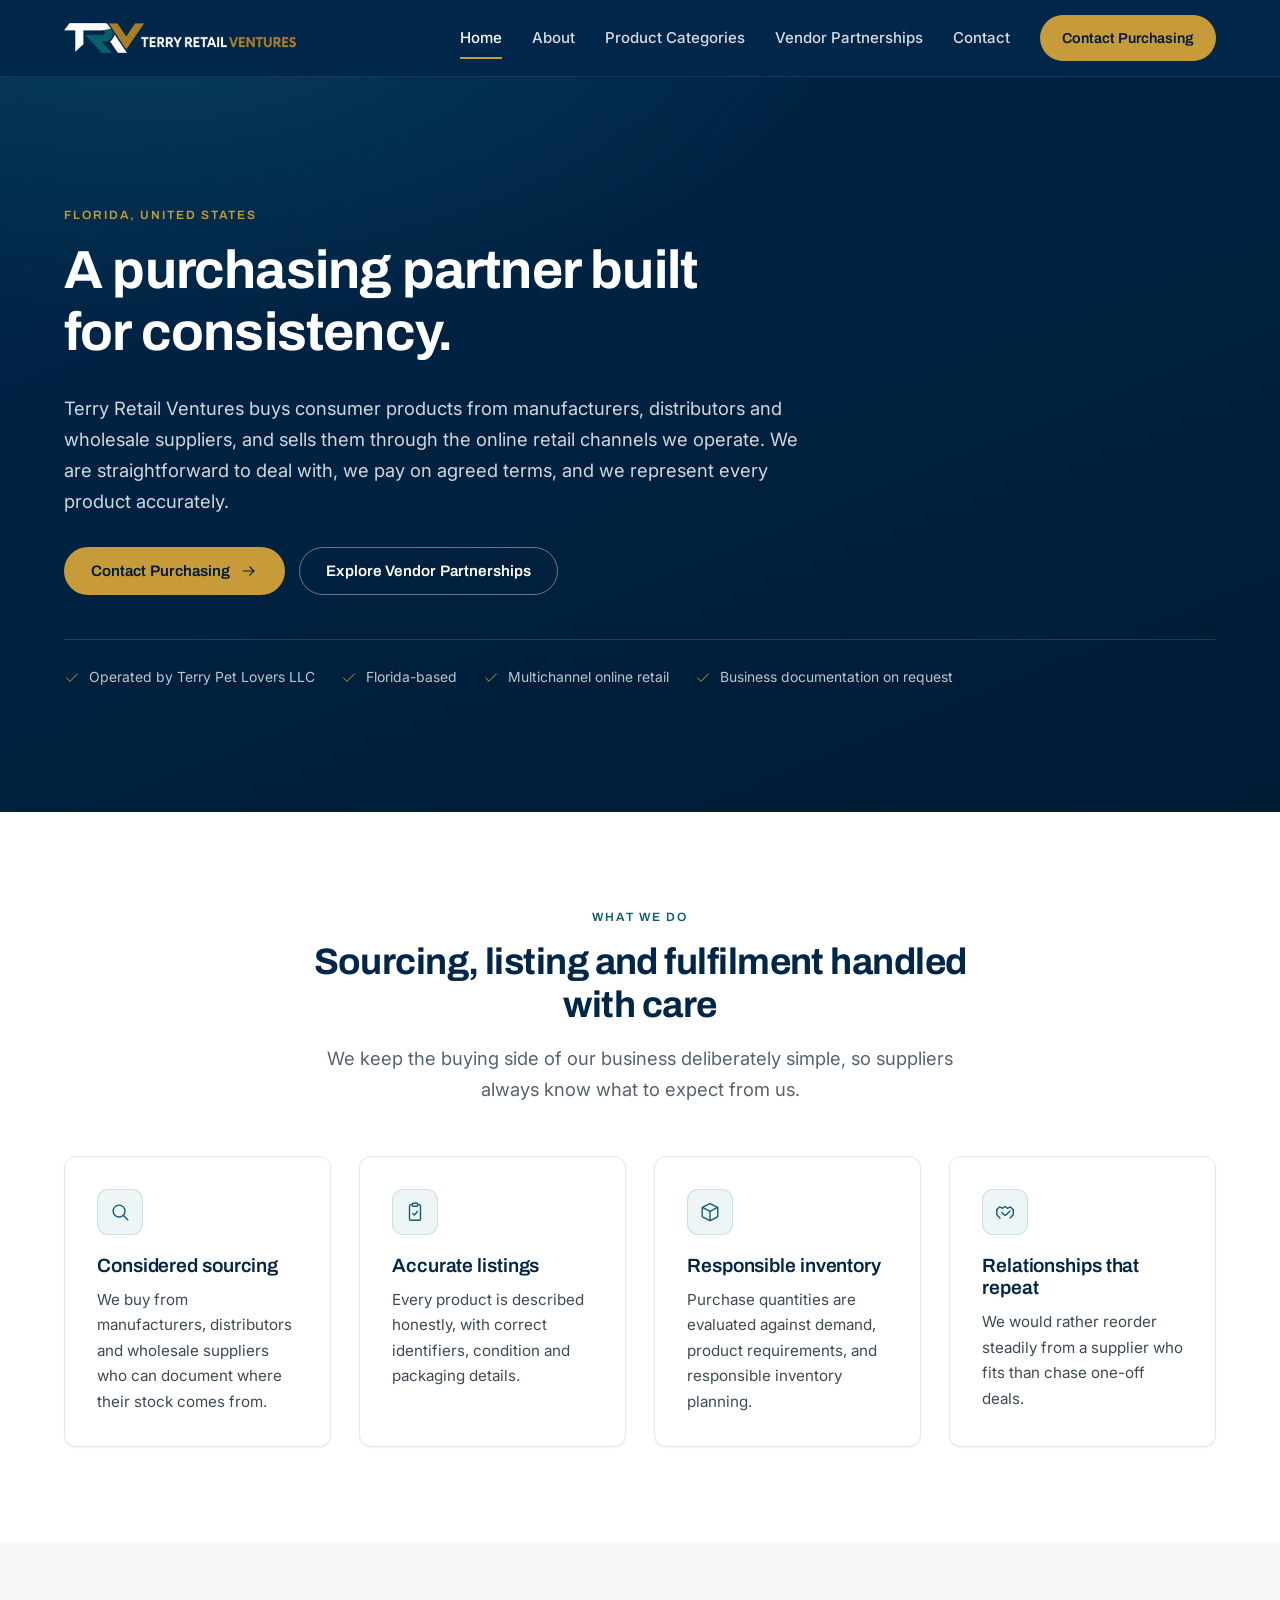
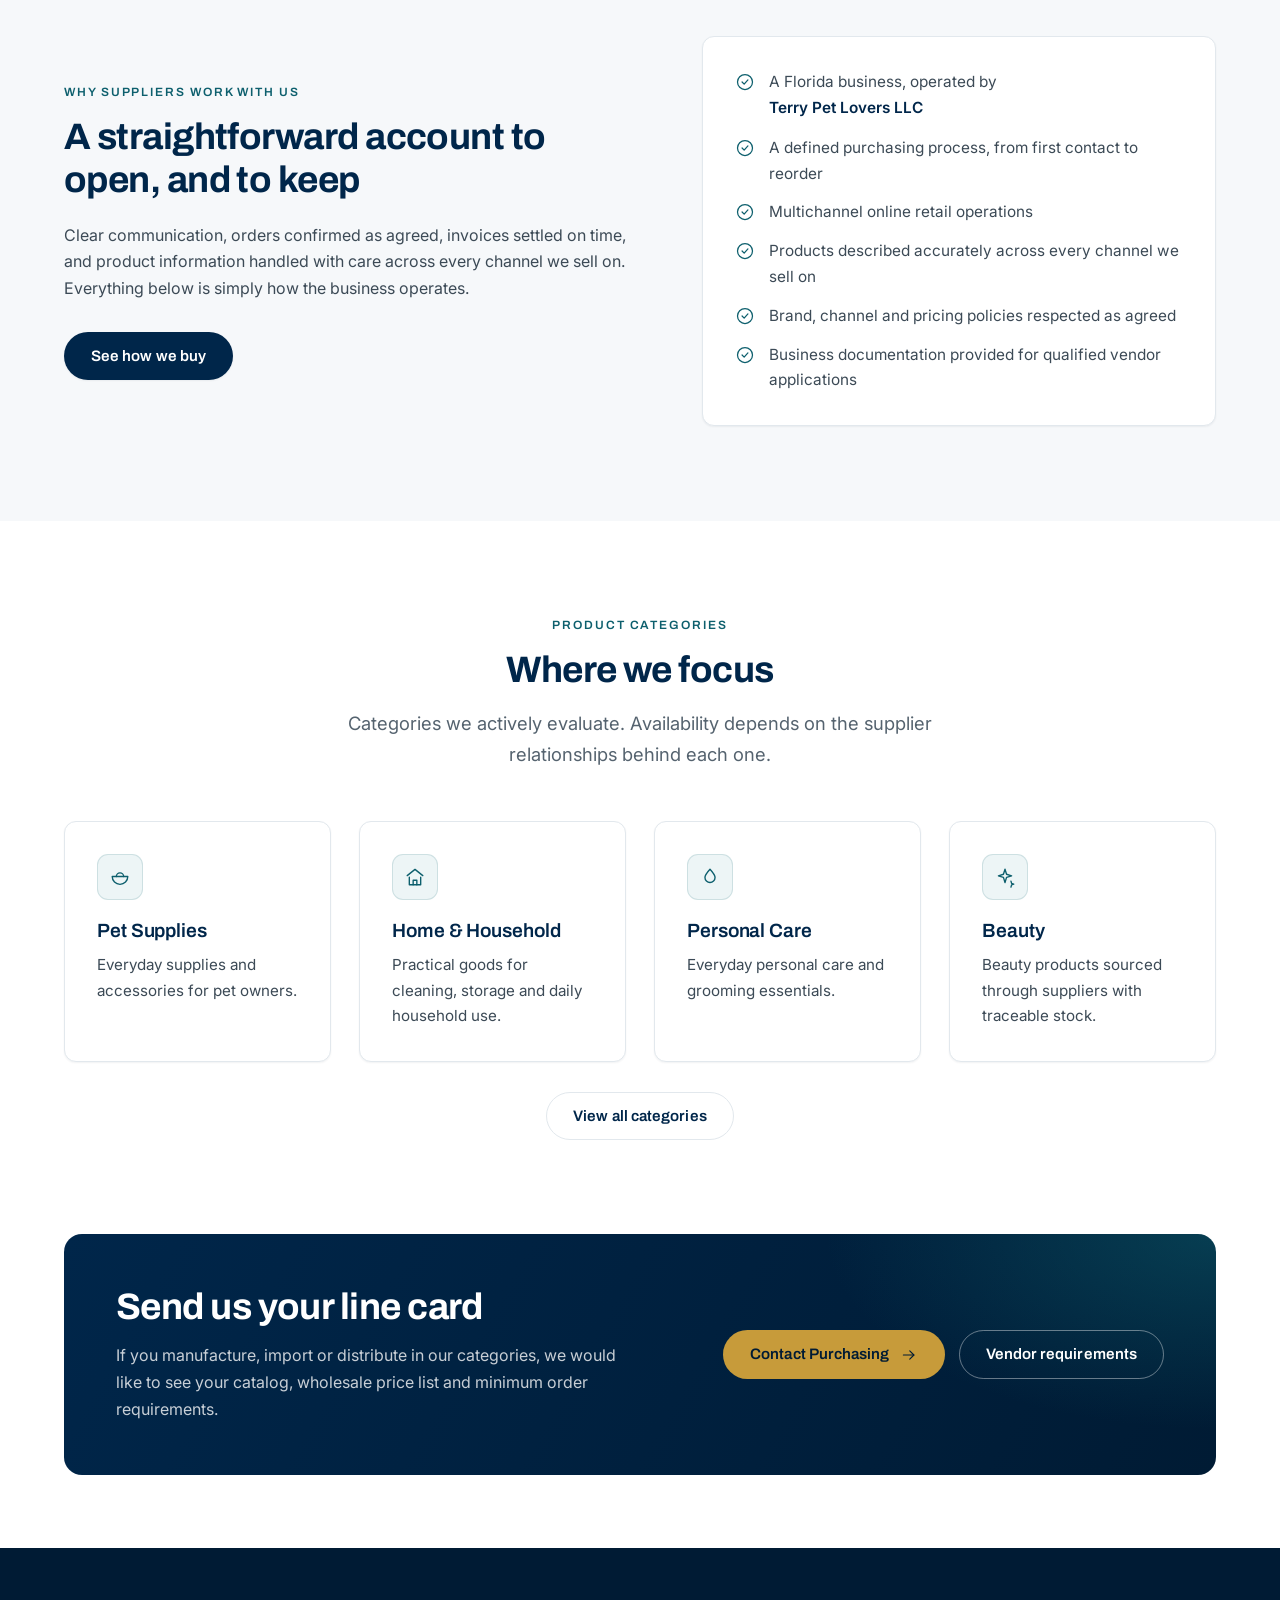
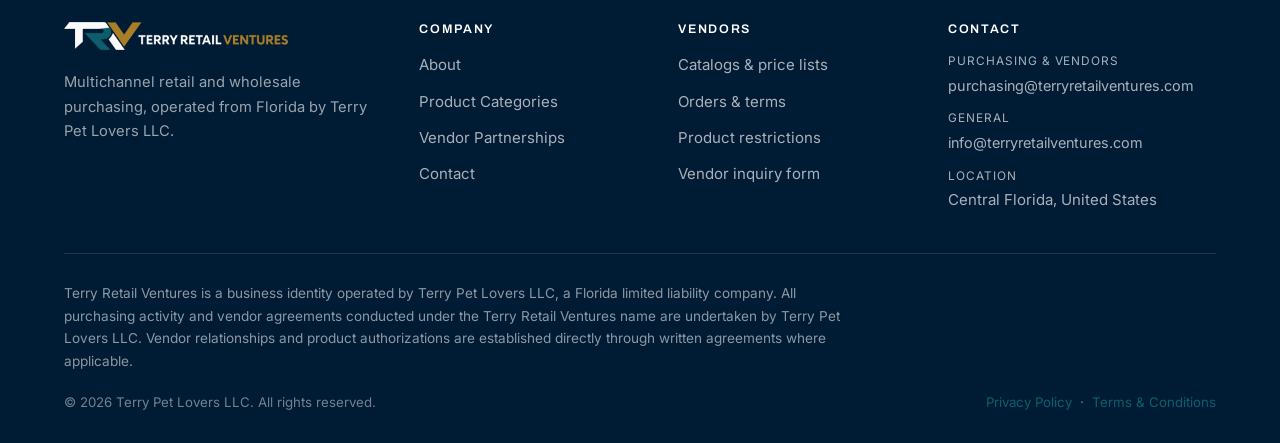
==== terry-retail-ventures-website_1/index.html @ 31ed9b17 "Add files via upload" ====
<!DOCTYPE html>
<html lang="en">
<head>
<meta charset="UTF-8">
<meta name="viewport" content="width=device-width, initial-scale=1">
<title>Terry Retail Ventures | Multichannel Retail &amp; Wholesale Purchasing</title>
<meta name="description" content="Terry Retail Ventures, operated by Terry Pet Lovers LLC, buys consumer products from manufacturers, distributors and wholesale suppliers in Florida.">
<link rel="canonical" href="https://www.terryretailventures.com/">
<meta name="theme-color" content="#00264a">

<link rel="icon" href="assets/images/favicon.ico" sizes="any">
<link rel="icon" type="image/png" sizes="32x32" href="assets/images/favicon-32.png">
<link rel="icon" type="image/png" sizes="192x192" href="assets/images/favicon-192.png">
<link rel="apple-touch-icon" href="assets/images/favicon-180.png">

<meta property="og:type" content="website">
<meta property="og:site_name" content="Terry Retail Ventures">
<meta property="og:locale" content="en_US">
<meta property="og:title" content="Terry Retail Ventures | Multichannel Retail &amp; Wholesale Purchasing">
<meta property="og:description" content="Terry Retail Ventures, operated by Terry Pet Lovers LLC, buys consumer products from manufacturers, distributors and wholesale suppliers in Florida.">
<meta property="og:url" content="https://www.terryretailventures.com/">
<meta property="og:image" content="https://www.terryretailventures.com/assets/images/og-image.jpg">
<meta property="og:image:width" content="1200">
<meta property="og:image:height" content="630">
<meta property="og:image:alt" content="Terry Retail Ventures - multichannel retail and wholesale purchasing">
<meta name="twitter:card" content="summary_large_image">
<meta name="twitter:title" content="Terry Retail Ventures | Multichannel Retail &amp; Wholesale Purchasing">
<meta name="twitter:description" content="Terry Retail Ventures, operated by Terry Pet Lovers LLC, buys consumer products from manufacturers, distributors and wholesale suppliers in Florida.">
<meta name="twitter:image" content="https://www.terryretailventures.com/assets/images/og-image.jpg">

<link rel="preconnect" href="https://fonts.googleapis.com">
<link rel="preconnect" href="https://fonts.gstatic.com" crossorigin>
<link rel="preload" as="image" href="assets/images/logo-trv-reversed.png">
<link href="https://fonts.googleapis.com/css2?family=Archivo:wght@600;700&family=Inter:wght@400;500;600&display=swap" rel="stylesheet">
<link rel="stylesheet" href="assets/css/style.css">
</head>
<body>
<a class="skip-link" href="#main">Skip to main content</a>

<header class="site-header">
  <div class="container nav-bar">
    <a class="brand" href="index.html" aria-label="Terry Retail Ventures - home">
      <img src="assets/images/logo-trv-reversed.png" width="700" height="254"
           alt="Terry Retail Ventures" fetchpriority="high">
    </a>
    <button class="nav-toggle" type="button" aria-label="Open navigation menu"
            aria-expanded="false" aria-controls="primary-nav"><span></span></button>
    <nav aria-label="Primary">
      <ul class="nav" id="primary-nav">
        <li><a href="index.html">Home</a></li>
        <li><a href="about.html">About</a></li>
        <li><a href="categories.html">Product Categories</a></li>
        <li><a href="vendor-partnerships.html">Vendor Partnerships</a></li>
        <li><a href="contact.html">Contact</a></li>
        <li><a class="nav-cta" href="contact.html">Contact Purchasing</a></li>
      </ul>
    </nav>
  </div>
</header>

<main id="main">

  <section class="hero">
    <div class="container">
      <span class="eyebrow">Florida, United States</span>
      <h1>A purchasing partner built for consistency.</h1>
      <p class="lead">Terry Retail Ventures buys consumer products from manufacturers,
         distributors and wholesale suppliers, and sells them through the online
         retail channels we operate. We are straightforward to deal with, we pay
         on agreed terms, and we represent every product accurately.</p>
      <div class="btn-row">
        <a class="btn btn--primary" href="contact.html">Contact Purchasing <svg xmlns="http://www.w3.org/2000/svg" viewBox="0 0 24 24" fill="none" stroke="currentColor" stroke-width="1.5" stroke-linecap="round" stroke-linejoin="round" aria-hidden="true" focusable="false"><path d="M4.5 12h14"/><path d="m13 6.5 5.5 5.5-5.5 5.5"/></svg></a>
        <a class="btn btn--ghost" href="vendor-partnerships.html">Explore Vendor Partnerships</a>
      </div>
      <ul class="hero-facts">
        <li><svg xmlns="http://www.w3.org/2000/svg" viewBox="0 0 24 24" fill="none" stroke="currentColor" stroke-width="1.5" stroke-linecap="round" stroke-linejoin="round" aria-hidden="true" focusable="false"><path d="M20 6 9 17l-5-5"/></svg> Operated by Terry Pet Lovers LLC</li>
        <li><svg xmlns="http://www.w3.org/2000/svg" viewBox="0 0 24 24" fill="none" stroke="currentColor" stroke-width="1.5" stroke-linecap="round" stroke-linejoin="round" aria-hidden="true" focusable="false"><path d="M20 6 9 17l-5-5"/></svg> Florida-based</li>
        <li><svg xmlns="http://www.w3.org/2000/svg" viewBox="0 0 24 24" fill="none" stroke="currentColor" stroke-width="1.5" stroke-linecap="round" stroke-linejoin="round" aria-hidden="true" focusable="false"><path d="M20 6 9 17l-5-5"/></svg> Multichannel online retail</li>
        <li><svg xmlns="http://www.w3.org/2000/svg" viewBox="0 0 24 24" fill="none" stroke="currentColor" stroke-width="1.5" stroke-linecap="round" stroke-linejoin="round" aria-hidden="true" focusable="false"><path d="M20 6 9 17l-5-5"/></svg> Business documentation on request</li>
      </ul>
    </div>
  </section>

  <section class="section">
    <div class="container">
      <div class="section-head section-head--center reveal">
        <span class="eyebrow">What we do</span>
        <h2>Sourcing, listing and fulfilment handled with care</h2>
        <p class="lead">We keep the buying side of our business deliberately simple, so
           suppliers always know what to expect from us.</p>
      </div>
      <div class="grid grid-4 reveal">
        <article class="card card--hover">
          <span class="icon-badge"><svg xmlns="http://www.w3.org/2000/svg" viewBox="0 0 24 24" fill="none" stroke="currentColor" stroke-width="1.5" stroke-linecap="round" stroke-linejoin="round" aria-hidden="true" focusable="false"><circle cx="11" cy="11" r="6.5"/><path d="m16 16 4.5 4.5"/></svg></span>
          <h3>Considered sourcing</h3>
          <p>We buy from manufacturers, distributors and wholesale suppliers who can document where their stock comes from.</p>
        </article>
        <article class="card card--hover">
          <span class="icon-badge"><svg xmlns="http://www.w3.org/2000/svg" viewBox="0 0 24 24" fill="none" stroke="currentColor" stroke-width="1.5" stroke-linecap="round" stroke-linejoin="round" aria-hidden="true" focusable="false"><path d="M9 4H7.5A1.5 1.5 0 0 0 6 5.5v14A1.5 1.5 0 0 0 7.5 21h9a1.5 1.5 0 0 0 1.5-1.5v-14A1.5 1.5 0 0 0 16.5 4H15"/><rect x="9" y="2.5" width="6" height="3.2" rx="1"/><path d="m9.5 13.5 1.8 1.8 3.4-3.8"/></svg></span>
          <h3>Accurate listings</h3>
          <p>Every product is described honestly, with correct identifiers, condition and packaging details.</p>
        </article>
        <article class="card card--hover">
          <span class="icon-badge"><svg xmlns="http://www.w3.org/2000/svg" viewBox="0 0 24 24" fill="none" stroke="currentColor" stroke-width="1.5" stroke-linecap="round" stroke-linejoin="round" aria-hidden="true" focusable="false"><path d="M20.5 7.6v8.8a1.4 1.4 0 0 1-.75 1.24l-7 3.6a1.6 1.6 0 0 1-1.5 0l-7-3.6A1.4 1.4 0 0 1 3.5 16.4V7.6"/><path d="m3.7 7 7.55-3.85a1.6 1.6 0 0 1 1.5 0L20.3 7 12 11.3Z"/><path d="M12 11.3V21"/></svg></span>
          <h3>Responsible inventory</h3>
          <p>Purchase quantities are evaluated against demand, product requirements, and responsible inventory planning.</p>
        </article>
        <article class="card card--hover">
          <span class="icon-badge"><svg xmlns="http://www.w3.org/2000/svg" viewBox="0 0 24 24" fill="none" stroke="currentColor" stroke-width="1.5" stroke-linecap="round" stroke-linejoin="round" aria-hidden="true" focusable="false"><path d="M8.5 12.5 11 15a1.6 1.6 0 0 0 2.3 0l4.2-4.2"/><path d="m3 9.5 3-3 3.5 1.5L12 6l2.5 2L18 6.5l3 3"/><path d="M3 9.5V15l3.5 3.5"/><path d="M21 9.5V15l-3.5 3.5"/></svg></span>
          <h3>Relationships that repeat</h3>
          <p>We would rather reorder steadily from a supplier who fits than chase one-off deals.</p>
        </article>
      </div>
    </div>
  </section>

  <section class="section section--alt">
    <div class="container">
      <div class="split">
        <div class="reveal">
          <span class="eyebrow">Why suppliers work with us</span>
          <h2>A straightforward account to open, and to keep</h2>
          <p>Clear communication, orders confirmed as agreed, invoices settled on time,
             and product information handled with care across every channel we sell on.
             Everything below is simply how the business operates.</p>
          <div class="btn-row">
            <a class="btn btn--primary" href="vendor-partnerships.html">See how we buy</a>
          </div>
        </div>
        <div class="card split-media reveal">
        <ul class="list-check">
          <li><svg xmlns="http://www.w3.org/2000/svg" viewBox="0 0 24 24" fill="none" stroke="currentColor" stroke-width="1.5" stroke-linecap="round" stroke-linejoin="round" aria-hidden="true" focusable="false"><circle cx="12" cy="12" r="9"/><path d="m8.5 12 2.5 2.5 4.5-5"/></svg><span>A Florida business, operated by <strong>Terry Pet Lovers LLC</strong></span></li>
          <li><svg xmlns="http://www.w3.org/2000/svg" viewBox="0 0 24 24" fill="none" stroke="currentColor" stroke-width="1.5" stroke-linecap="round" stroke-linejoin="round" aria-hidden="true" focusable="false"><circle cx="12" cy="12" r="9"/><path d="m8.5 12 2.5 2.5 4.5-5"/></svg><span>A defined purchasing process, from first contact to reorder</span></li>
          <li><svg xmlns="http://www.w3.org/2000/svg" viewBox="0 0 24 24" fill="none" stroke="currentColor" stroke-width="1.5" stroke-linecap="round" stroke-linejoin="round" aria-hidden="true" focusable="false"><circle cx="12" cy="12" r="9"/><path d="m8.5 12 2.5 2.5 4.5-5"/></svg><span>Multichannel online retail operations</span></li>
          <li><svg xmlns="http://www.w3.org/2000/svg" viewBox="0 0 24 24" fill="none" stroke="currentColor" stroke-width="1.5" stroke-linecap="round" stroke-linejoin="round" aria-hidden="true" focusable="false"><circle cx="12" cy="12" r="9"/><path d="m8.5 12 2.5 2.5 4.5-5"/></svg><span>Products described accurately across every channel we sell on</span></li>
          <li><svg xmlns="http://www.w3.org/2000/svg" viewBox="0 0 24 24" fill="none" stroke="currentColor" stroke-width="1.5" stroke-linecap="round" stroke-linejoin="round" aria-hidden="true" focusable="false"><circle cx="12" cy="12" r="9"/><path d="m8.5 12 2.5 2.5 4.5-5"/></svg><span>Brand, channel and pricing policies respected as agreed</span></li>
          <li><svg xmlns="http://www.w3.org/2000/svg" viewBox="0 0 24 24" fill="none" stroke="currentColor" stroke-width="1.5" stroke-linecap="round" stroke-linejoin="round" aria-hidden="true" focusable="false"><circle cx="12" cy="12" r="9"/><path d="m8.5 12 2.5 2.5 4.5-5"/></svg><span>Business documentation provided for qualified vendor applications</span></li>
        </ul>
        </div>
      </div>
    </div>
  </section>

  <section class="section">
    <div class="container">
      <div class="section-head section-head--center reveal">
        <span class="eyebrow">Product categories</span>
        <h2>Where we focus</h2>
        <p class="lead">Categories we actively evaluate. Availability depends on the
           supplier relationships behind each one.</p>
      </div>
      <div class="grid grid-4 reveal">
        <article class="card card--hover">
          <span class="icon-badge"><svg xmlns="http://www.w3.org/2000/svg" viewBox="0 0 24 24" fill="none" stroke="currentColor" stroke-width="1.5" stroke-linecap="round" stroke-linejoin="round" aria-hidden="true" focusable="false"><path d="M3.5 11.5h17a8.5 8.5 0 0 1-17 0Z"/><path d="M8 11.5a4 4 0 0 1 8 0"/></svg></span>
          <h3>Pet Supplies</h3>
          <p>Everyday supplies and accessories for pet owners.</p>
        </article>
        <article class="card card--hover">
          <span class="icon-badge"><svg xmlns="http://www.w3.org/2000/svg" viewBox="0 0 24 24" fill="none" stroke="currentColor" stroke-width="1.5" stroke-linecap="round" stroke-linejoin="round" aria-hidden="true" focusable="false"><path d="m3.5 10.5 8.5-6.8 8.5 6.8"/><path d="M5.8 12.3v8.2h12.4v-8.2"/><path d="M10 20.5v-5h4v5"/></svg></span>
          <h3>Home &amp; Household</h3>
          <p>Practical goods for cleaning, storage and daily household use.</p>
        </article>
        <article class="card card--hover">
          <span class="icon-badge"><svg xmlns="http://www.w3.org/2000/svg" viewBox="0 0 24 24" fill="none" stroke="currentColor" stroke-width="1.5" stroke-linecap="round" stroke-linejoin="round" aria-hidden="true" focusable="false"><path d="M12 3.5c3.2 3.5 5.5 6.2 5.5 9a5.5 5.5 0 0 1-11 0c0-2.8 2.3-5.5 5.5-9Z"/></svg></span>
          <h3>Personal Care</h3>
          <p>Everyday personal care and grooming essentials.</p>
        </article>
        <article class="card card--hover">
          <span class="icon-badge"><svg xmlns="http://www.w3.org/2000/svg" viewBox="0 0 24 24" fill="none" stroke="currentColor" stroke-width="1.5" stroke-linecap="round" stroke-linejoin="round" aria-hidden="true" focusable="false"><path d="M12 3.5 13.7 9l5.5 1.7-5.5 1.7L12 18l-1.7-5.6L4.8 10.7 10.3 9Z"/><path d="M18.5 16.5 19.2 19l2.3.8-2.3.8-.7 2.4"/></svg></span>
          <h3>Beauty</h3>
          <p>Beauty products sourced through suppliers with traceable stock.</p>
        </article>
      </div>
      <div class="btn-row reveal" style="justify-content:center">
        <a class="btn btn--ghost" href="categories.html">View all categories</a>
      </div>
    </div>
  </section>

  <section class="section section--tight section--flush">
    <div class="container">
      <div class="cta-band reveal">
        <div>
          <h2>Send us your line card</h2>
          <p>If you manufacture, import or distribute in our categories, we would like to
             see your catalog, wholesale price list and minimum order requirements.</p>
        </div>
        <div class="btn-row">
          <a class="btn btn--primary" href="contact.html">Contact Purchasing <svg xmlns="http://www.w3.org/2000/svg" viewBox="0 0 24 24" fill="none" stroke="currentColor" stroke-width="1.5" stroke-linecap="round" stroke-linejoin="round" aria-hidden="true" focusable="false"><path d="M4.5 12h14"/><path d="m13 6.5 5.5 5.5-5.5 5.5"/></svg></a>
          <a class="btn btn--ghost" href="vendor-partnerships.html">Vendor requirements</a>
        </div>
      </div>
    </div>
  </section>

</main>

<footer class="site-footer">
  <div class="container">
    <div class="footer-grid">
      <div class="footer-brand">
        <img src="assets/images/logo-trv-reversed.png" width="700" height="254"
             alt="Terry Retail Ventures" loading="lazy">
        <p>Multichannel retail and wholesale purchasing, operated from Florida
           by Terry Pet Lovers LLC.</p>
      </div>
      <div class="footer-col">
        <h4>Company</h4>
        <ul>
          <li><a href="about.html">About</a></li>
          <li><a href="categories.html">Product Categories</a></li>
          <li><a href="vendor-partnerships.html">Vendor Partnerships</a></li>
          <li><a href="contact.html">Contact</a></li>
        </ul>
      </div>
      <div class="footer-col">
        <h4>Vendors</h4>
        <ul>
          <li><a href="vendor-partnerships.html#what-we-need">Catalogs &amp; price lists</a></li>
          <li><a href="vendor-partnerships.html#terms">Orders &amp; terms</a></li>
          <li><a href="vendor-partnerships.html#restrictions">Product restrictions</a></li>
          <li><a href="contact.html#vendor-form">Vendor inquiry form</a></li>
        </ul>
      </div>
      <div class="footer-col">
        <h4>Contact</h4>
        <ul class="footer-contact">
          <li><span class="footer-label">Purchasing &amp; vendors</span><a href="mailto:purchasing@terryretailventures.com">purchasing@terryretailventures.com</a></li>
          <li><span class="footer-label">General</span><a href="mailto:info@terryretailventures.com">info@terryretailventures.com</a></li>
          <li><span class="footer-label">Location</span><span>Central Florida, United States</span></li>
        </ul>
      </div>
    </div>
    <div class="footer-legal">
      <!-- ===================================================================
     [LEGAL-ENTITY-LINE]  Current wording (pre-DBA):
       "Terry Retail Ventures is a business identity operated by Terry Pet Lovers LLC, a Florida limited liability company."
     After the Florida fictitious-name (DBA) registration is APPROVED, replace
     the sentence below with:
       "Terry Retail Ventures is a registered fictitious name of Terry Pet Lovers LLC, a Florida limited liability company."
     The same line appears in: the footer of every page, about.html (intro and
     Legal Notice), privacy-policy.html section 1, terms-and-conditions.html
     section 1. See README.md -> "Legal wording to update after the DBA".
     =================================================================== -->
      <p>Terry Retail Ventures is a business identity operated by Terry Pet Lovers LLC, a Florida limited liability company. All purchasing activity and vendor agreements conducted
         under the Terry Retail Ventures name are undertaken by Terry Pet Lovers LLC.
         Vendor relationships and product authorizations are established directly
         through written agreements where applicable.</p>
      <div class="footer-bottom">
        <span>&copy; <span data-current-year>2026</span> Terry Pet Lovers LLC. All rights reserved.</span>
        <span><a href="privacy-policy.html">Privacy Policy</a> &nbsp;&middot;&nbsp;
              <a href="terms-and-conditions.html">Terms &amp; Conditions</a></span>
      </div>
    </div>
  </div>
</footer>

<script src="assets/js/main.js" defer></script>
</body>
</html>
---- terry-retail-ventures-website_1/assets/css/style.css ----
/* ==========================================================================
   Terry Retail Ventures — corporate stylesheet
   Palette sampled directly from the TRV logo artwork:
     navy #00264a   teal #0d5f6d   gold #ab8026
   Single stylesheet, no build step, no framework.
   ========================================================================== */

/* ---------- 1. Design tokens ---------- */
:root {
  /* brand */
  --navy-900: #001b34;
  --navy-800: #00264a;
  --navy-700: #063a63;
  --navy-600: #0d4c7a;
  --teal-700: #0a4c58;
  --teal-600: #0d5f6d;
  --teal-500: #11798b;
  --teal-050: #edf5f6;
  --gold-600: #8e6a1f;
  --gold-500: #ab8026;
  --gold-400: #c79b3a;
  --gold-050: #f8f2e4;

  /* neutrals */
  --ink: #0f1922;
  --slate-700: #3c4a56;
  --slate-600: #55636f;
  --slate-400: #8d99a4;
  --slate-200: #e2e8ed;
  --slate-100: #eef2f5;
  --surface: #ffffff;
  --surface-alt: #f6f8fa;

  /* type */
  --font-display: 'Archivo', 'Segoe UI', system-ui, -apple-system, Arial, sans-serif;
  --font-body: 'Inter', 'Segoe UI', system-ui, -apple-system, Arial, sans-serif;

  /* shape + motion */
  --radius-sm: 8px;
  --radius: 12px;
  --radius-lg: 18px;
  --shadow-xs: 0 1px 2px rgba(0, 27, 52, 0.06);
  --shadow-sm: 0 4px 16px rgba(0, 27, 52, 0.07);
  --shadow-md: 0 14px 38px rgba(0, 27, 52, 0.13);
  --ease: cubic-bezier(0.22, 0.61, 0.36, 1);
  --t-fast: 160ms var(--ease);
  --t: 260ms var(--ease);

  --container: 1200px;
  --gutter: 24px;
}

/* ---------- 2. Base ---------- */
*, *::before, *::after { box-sizing: border-box; }

html {
  scroll-behavior: smooth;
  -webkit-text-size-adjust: 100%;
}

body {
  margin: 0;
  background: var(--surface);
  color: var(--ink);
  font-family: var(--font-body);
  font-size: 1rem;
  line-height: 1.68;
  -webkit-font-smoothing: antialiased;
  -moz-osx-font-smoothing: grayscale;
}

h1, h2, h3, h4 {
  font-family: var(--font-display);
  color: var(--navy-800);
  line-height: 1.16;
  letter-spacing: -0.015em;
  margin: 0 0 0.55em;
  font-weight: 700;
}

h1 { font-size: clamp(2.05rem, 1.35rem + 2.6vw, 3.35rem); }
h2 { font-size: clamp(1.6rem, 1.2rem + 1.5vw, 2.3rem); }
h3 { font-size: clamp(1.06rem, 1rem + 0.3vw, 1.2rem); font-weight: 600; letter-spacing: -0.005em; }
h4 { font-size: 0.95rem; font-weight: 600; }

p { margin: 0 0 1.1em; color: var(--slate-700); }
p:last-child { margin-bottom: 0; }

a {
  color: var(--teal-600);
  text-decoration: none;
  transition: color var(--t-fast);
}
a:hover { color: var(--teal-500); }

strong { color: var(--navy-800); font-weight: 600; }

/* long email addresses must never force a page to scroll sideways */
a[href^="mailto:"] { overflow-wrap: anywhere; }

img { max-width: 100%; height: auto; display: block; }

hr {
  border: 0;
  border-top: 1px solid var(--slate-200);
  margin: 2.5rem 0;
}

::selection { background: var(--teal-050); color: var(--navy-800); }

:focus-visible {
  outline: 3px solid var(--teal-500);
  outline-offset: 2px;
  border-radius: 3px;
}

.skip-link {
  position: absolute;
  left: -9999px;
  top: 0;
  z-index: 999;
  background: var(--gold-400);
  color: var(--navy-900);
  font-weight: 600;
  padding: 12px 20px;
  border-radius: 0 0 var(--radius-sm) 0;
}
.skip-link:focus { left: 0; color: var(--navy-900); }

/* ---------- 3. Layout primitives ---------- */
.container {
  width: 100%;
  max-width: var(--container);
  margin-inline: auto;
  padding-inline: var(--gutter);
}

.container--narrow { max-width: 860px; }

.section { padding: clamp(56px, 3.5rem + 3vw, 104px) 0; }
.section--tight { padding: clamp(44px, 3rem + 2vw, 76px) 0; }
.section--flush { padding-top: 0; }
.section--alt { background: var(--surface-alt); }
.section--line { border-top: 1px solid var(--slate-200); }

.on-dark {
  background: var(--navy-800);
  color: rgba(255, 255, 255, 0.82);
}
.on-dark h1, .on-dark h2, .on-dark h3, .on-dark h4 { color: #fff; }
.on-dark p { color: rgba(255, 255, 255, 0.78); }
.on-dark strong { color: #fff; }
.on-dark a { color: var(--gold-400); }
.on-dark a:hover { color: #fff; }

.eyebrow {
  display: block;
  font-family: var(--font-display);
  font-size: 0.75rem;
  font-weight: 600;
  letter-spacing: 0.16em;
  text-transform: uppercase;
  color: var(--teal-600);
  margin-bottom: 14px;
}
.on-dark .eyebrow,
.hero .eyebrow,
.page-header .eyebrow,
.cta-band .eyebrow { color: var(--gold-400); }

.lead {
  font-size: clamp(1.02rem, 0.98rem + 0.25vw, 1.15rem);
  color: var(--slate-600);
  max-width: 62ch;
}
.on-dark .lead { color: rgba(255, 255, 255, 0.8); }

.section-head { max-width: 68ch; margin-bottom: clamp(34px, 2rem + 1.5vw, 56px); }
.section-head--center { margin-inline: auto; text-align: center; }
.section-head--center .lead { margin-inline: auto; }
.section-head > h2 { margin-bottom: 0.45em; }

.grid { display: grid; gap: clamp(18px, 1rem + 1vw, 28px); }
.grid-2 { grid-template-columns: repeat(2, minmax(0, 1fr)); }
.grid-3 { grid-template-columns: repeat(3, minmax(0, 1fr)); }
.grid-4 { grid-template-columns: repeat(4, minmax(0, 1fr)); }

.split {
  display: grid;
  grid-template-columns: minmax(0, 1.05fr) minmax(0, 0.95fr);
  gap: clamp(32px, 2rem + 3vw, 72px);
  align-items: center;
}
.split--top { align-items: start; }

.stack > * + * { margin-top: 18px; }
.text-center { text-align: center; }

/* ---------- 4. Buttons ---------- */
.btn {
  display: inline-flex;
  align-items: center;
  justify-content: center;
  gap: 10px;
  padding: 14px 26px;
  border: 1.5px solid transparent;
  border-radius: 999px;
  font-family: var(--font-display);
  font-size: 0.95rem;
  font-weight: 600;
  letter-spacing: 0.005em;
  line-height: 1.2;
  cursor: pointer;
  text-align: center;
  transition: background var(--t-fast), color var(--t-fast),
              border-color var(--t-fast), transform var(--t-fast),
              box-shadow var(--t-fast);
}
.btn svg { width: 18px; height: 18px; flex: none; }

.btn--primary {
  background: var(--navy-800);
  color: #fff;
  box-shadow: var(--shadow-xs);
}
.btn--primary:hover,
.btn--primary:focus-visible {
  background: var(--teal-600);
  color: #fff;
  transform: translateY(-2px);
  box-shadow: var(--shadow-sm);
}

.btn--ghost {
  background: transparent;
  border-color: var(--slate-200);
  color: var(--navy-800);
}
.btn--ghost:hover,
.btn--ghost:focus-visible {
  border-color: var(--navy-800);
  color: var(--navy-800);
  background: var(--surface-alt);
  transform: translateY(-2px);
}

.on-dark .btn--primary,
.hero .btn--primary,
.page-header .btn--primary,
.cta-band .btn--primary {
  background: var(--gold-400);
  color: var(--navy-900);
  box-shadow: none;
}
.on-dark .btn--primary:hover, .on-dark .btn--primary:focus-visible,
.hero .btn--primary:hover, .hero .btn--primary:focus-visible,
.page-header .btn--primary:hover, .page-header .btn--primary:focus-visible,
.cta-band .btn--primary:hover, .cta-band .btn--primary:focus-visible {
  background: #ddb055;
  color: var(--navy-900);
}

.on-dark .btn--ghost,
.hero .btn--ghost,
.page-header .btn--ghost,
.cta-band .btn--ghost {
  border-color: rgba(255, 255, 255, 0.4);
  color: #fff;
  background: transparent;
}
.on-dark .btn--ghost:hover, .on-dark .btn--ghost:focus-visible,
.hero .btn--ghost:hover, .hero .btn--ghost:focus-visible,
.page-header .btn--ghost:hover, .page-header .btn--ghost:focus-visible,
.cta-band .btn--ghost:hover, .cta-band .btn--ghost:focus-visible {
  border-color: #fff;
  background: rgba(255, 255, 255, 0.1);
  color: #fff;
}

.btn--block { width: 100%; }

.btn-row {
  display: flex;
  flex-wrap: wrap;
  gap: 14px;
  margin-top: 30px;
}

/* ---------- 5. Header + navigation ---------- */
.site-header {
  position: sticky;
  top: 0;
  z-index: 100;
  background: var(--navy-800);
  border-bottom: 1px solid rgba(255, 255, 255, 0.08);
  transition: box-shadow var(--t), background var(--t);
}
.site-header.is-stuck {
  box-shadow: 0 6px 26px rgba(0, 12, 24, 0.28);
  border-bottom-color: rgba(171, 128, 38, 0.35);
}

.nav-bar {
  display: flex;
  align-items: center;
  justify-content: space-between;
  gap: 24px;
  min-height: 76px;
  padding-block: 12px;
}

.brand { display: inline-flex; align-items: center; }
.brand img { width: 232px; max-width: 58vw; }
.brand:focus-visible { outline-offset: 6px; }

.nav-toggle {
  display: none;
  align-items: center;
  justify-content: center;
  width: 46px;
  height: 42px;
  background: transparent;
  border: 1px solid rgba(255, 255, 255, 0.3);
  border-radius: var(--radius-sm);
  cursor: pointer;
  transition: border-color var(--t-fast), background var(--t-fast);
}
.nav-toggle:hover { border-color: rgba(255, 255, 255, 0.6); }
.nav-toggle span {
  display: block;
  position: relative;
  width: 20px;
  height: 1.8px;
  background: #fff;
  transition: transform var(--t), background var(--t);
}
.nav-toggle span::before,
.nav-toggle span::after {
  content: "";
  position: absolute;
  left: 0;
  width: 20px;
  height: 1.8px;
  background: #fff;
  transition: transform var(--t), top var(--t);
}
.nav-toggle span::before { top: -6px; }
.nav-toggle span::after { top: 6px; }
.nav-toggle[aria-expanded="true"] span { background: transparent; }
.nav-toggle[aria-expanded="true"] span::before { top: 0; transform: rotate(45deg); }
.nav-toggle[aria-expanded="true"] span::after { top: 0; transform: rotate(-45deg); }

.nav {
  display: flex;
  align-items: center;
  gap: 30px;
  list-style: none;
  margin: 0;
  padding: 0;
}

.nav a {
  position: relative;
  display: inline-block;
  padding: 6px 0;
  color: rgba(255, 255, 255, 0.84);
  font-size: 0.94rem;
  font-weight: 500;
}
.nav a::after {
  content: "";
  position: absolute;
  left: 0;
  right: 0;
  bottom: -2px;
  height: 2px;
  background: var(--gold-400);
  transform: scaleX(0);
  transform-origin: left;
  transition: transform var(--t);
}
.nav a:hover { color: #fff; }
.nav a:hover::after,
.nav a[aria-current="page"]::after { transform: scaleX(1); }
.nav a[aria-current="page"] { color: #fff; }

.nav .nav-cta {
  padding: 11px 22px;
  border-radius: 999px;
  background: var(--gold-400);
  color: var(--navy-900);
  font-family: var(--font-display);
  font-weight: 600;
  font-size: 0.9rem;
  transition: background var(--t-fast), transform var(--t-fast);
}
.nav .nav-cta::after { display: none; }
.nav .nav-cta:hover,
.nav .nav-cta:focus-visible {
  background: #ddb055;
  color: var(--navy-900);
  transform: translateY(-1px);
}

/* ---------- 6. Hero ---------- */
.hero {
  position: relative;
  overflow: hidden;
  background:
    radial-gradient(1100px 520px at 12% -10%, rgba(13, 95, 109, 0.42), transparent 62%),
    linear-gradient(158deg, var(--navy-800) 0%, var(--navy-900) 100%);
  color: #fff;
  padding: clamp(64px, 4rem + 5vw, 132px) 0 clamp(60px, 3.5rem + 4vw, 116px);
}
.hero::after {
  content: "";
  position: absolute;
  right: -8%;
  bottom: -32%;
  width: min(560px, 60%);
  aspect-ratio: 2.75 / 1;
  background: url("../images/trv-mark-reversed.png") center/contain no-repeat;
  opacity: 0.055;
  pointer-events: none;
}
.hero > .container { position: relative; z-index: 1; }
.hero h1 { color: #fff; max-width: 20ch; }
.hero .lead { color: rgba(255, 255, 255, 0.82); margin-top: 4px; }

.hero-facts {
  display: flex;
  flex-wrap: wrap;
  gap: 10px 26px;
  margin-top: 44px;
  padding-top: 26px;
  border-top: 1px solid rgba(255, 255, 255, 0.14);
  list-style: none;
  padding-left: 0;
}
.hero-facts li {
  display: flex;
  align-items: center;
  gap: 9px;
  font-size: 0.87rem;
  color: rgba(255, 255, 255, 0.74);
}
.hero-facts svg { width: 16px; height: 16px; color: var(--gold-400); flex: none; }

/* ---------- 7. Page header (inner pages) ---------- */
.page-header {
  position: relative;
  overflow: hidden;
  background:
    radial-gradient(760px 380px at 8% 0%, rgba(13, 95, 109, 0.34), transparent 60%),
    linear-gradient(152deg, var(--navy-800), var(--navy-900));
  color: #fff;
  padding: clamp(48px, 3rem + 3vw, 92px) 0 clamp(44px, 3rem + 2.5vw, 76px);
}
.page-header h1 { color: #fff; margin-bottom: 0.35em; }
.page-header .lead { color: rgba(255, 255, 255, 0.8); }

.breadcrumb {
  font-size: 0.82rem;
  color: rgba(255, 255, 255, 0.58);
  margin-bottom: 18px;
}
.breadcrumb a { color: rgba(255, 255, 255, 0.75); }
.breadcrumb a:hover { color: #fff; }
.breadcrumb span { padding: 0 6px; opacity: 0.5; }

/* ---------- 8. Cards ---------- */
.card {
  position: relative;
  background: var(--surface);
  border: 1px solid var(--slate-200);
  border-radius: var(--radius);
  padding: clamp(24px, 1.4rem + 1vw, 32px);
  box-shadow: var(--shadow-xs);
  transition: transform var(--t), box-shadow var(--t), border-color var(--t);
}
.card > :last-child { margin-bottom: 0; }
.card--hover:hover {
  transform: translateY(-3px);
  border-color: rgba(13, 95, 109, 0.35);
  box-shadow: var(--shadow-sm);
}
.card--flat { box-shadow: none; background: var(--surface-alt); border-color: transparent; }
.card--outline { background: transparent; box-shadow: none; }
.card h3 { margin-bottom: 0.5em; }
.card p { font-size: 0.95rem; }

.on-dark .card {
  background: rgba(255, 255, 255, 0.045);
  border-color: rgba(255, 255, 255, 0.14);
  box-shadow: none;
}
.on-dark .card--hover:hover {
  border-color: rgba(199, 155, 58, 0.5);
  background: rgba(255, 255, 255, 0.07);
}

.icon-badge {
  display: inline-flex;
  align-items: center;
  justify-content: center;
  width: 46px;
  height: 46px;
  margin-bottom: 20px;
  border-radius: 11px;
  background: var(--teal-050);
  color: var(--teal-600);
  border: 1px solid rgba(13, 95, 109, 0.14);
}
.icon-badge svg { width: 22px; height: 22px; }
.icon-badge--gold { background: var(--gold-050); color: var(--gold-600); border-color: rgba(171, 128, 38, 0.2); }
.on-dark .icon-badge {
  background: rgba(199, 155, 58, 0.13);
  border-color: rgba(199, 155, 58, 0.3);
  color: var(--gold-400);
}

/* numbered card */
.card--step { padding-top: 30px; }
.step-index {
  display: inline-flex;
  align-items: center;
  justify-content: center;
  width: 34px;
  height: 34px;
  border-radius: 50%;
  background: var(--navy-800);
  color: #fff;
  font-family: var(--font-display);
  font-size: 0.9rem;
  font-weight: 700;
  margin-bottom: 18px;
}
.on-dark .step-index { background: var(--gold-400); color: var(--navy-900); }

/* ---------- 9. Lists ---------- */
.list-check, .list-plain, .list-cross {
  list-style: none;
  margin: 0;
  padding: 0;
  display: grid;
  gap: 13px;
}
.list-check li, .list-cross li, .list-plain li {
  position: relative;
  display: grid;
  grid-template-columns: 22px 1fr;
  gap: 12px;
  align-items: start;
  color: var(--slate-700);
  font-size: 0.96rem;
}
.on-dark .list-check li,
.on-dark .list-cross li,
.on-dark .list-plain li { color: rgba(255, 255, 255, 0.78); }
.list-check svg, .list-cross svg { width: 20px; height: 20px; margin-top: 3px; flex: none; }
.list-check svg { color: var(--teal-600); }
.on-dark .list-check svg { color: var(--gold-400); }
.list-cross svg { color: var(--slate-400); }
.list-check li strong, .list-cross li strong { display: block; }

.spec-list {
  list-style: none;
  margin: 0;
  padding: 0;
  display: grid;
  gap: 0;
}
.spec-list li {
  display: grid;
  grid-template-columns: minmax(150px, 0.36fr) 1fr;
  gap: 18px;
  padding: 16px 0;
  border-top: 1px solid var(--slate-200);
  font-size: 0.95rem;
  color: var(--slate-700);
}
.spec-list li:last-child { border-bottom: 1px solid var(--slate-200); }
.spec-list dt, .spec-list .spec-key {
  font-family: var(--font-display);
  font-weight: 600;
  color: var(--navy-800);
  font-size: 0.92rem;
}

/* ---------- 10. Contact + info blocks ---------- */
.info-list {
  list-style: none;
  margin: 0;
  padding: 0;
  display: grid;
  gap: 20px;
}
.info-list li { display: grid; grid-template-columns: 44px 1fr; gap: 16px; align-items: start; }
.info-list .info-icon {
  display: inline-flex;
  align-items: center;
  justify-content: center;
  width: 44px;
  height: 44px;
  border-radius: 11px;
  background: var(--teal-050);
  color: var(--teal-600);
  border: 1px solid rgba(13, 95, 109, 0.14);
}
.info-list .info-icon svg { width: 20px; height: 20px; }
.info-list .info-label {
  display: block;
  font-family: var(--font-display);
  font-size: 0.78rem;
  font-weight: 600;
  letter-spacing: 0.09em;
  text-transform: uppercase;
  color: var(--slate-600);
  margin-bottom: 2px;
}
.info-list .info-value { color: var(--navy-800); font-weight: 500; overflow-wrap: anywhere; }
.info-list .info-note { display: block; font-size: 0.86rem; color: var(--slate-600); font-weight: 400; margin-top: 2px; }

/* ---------- 11. Forms ---------- */
.form-card {
  background: var(--surface);
  border: 1px solid var(--slate-200);
  border-radius: var(--radius-lg);
  padding: clamp(24px, 1.4rem + 1.6vw, 40px);
  box-shadow: var(--shadow-md);
}

.form-grid { display: grid; grid-template-columns: 1fr 1fr; gap: 0 20px; }
.field { margin-bottom: 20px; }
.field--full { grid-column: 1 / -1; }

label {
  display: block;
  font-family: var(--font-display);
  font-size: 0.85rem;
  font-weight: 600;
  color: var(--navy-800);
  margin-bottom: 7px;
}
.req { color: var(--teal-600); }

input[type="text"],
input[type="email"],
input[type="tel"],
input[type="url"],
select,
textarea {
  width: 100%;
  padding: 12px 14px;
  font-family: var(--font-body);
  font-size: 0.96rem;
  color: var(--ink);
  background: var(--surface);
  border: 1.5px solid var(--slate-200);
  border-radius: var(--radius-sm);
  transition: border-color var(--t-fast), box-shadow var(--t-fast);
}
input::placeholder, textarea::placeholder { color: var(--slate-400); }
input:hover, select:hover, textarea:hover { border-color: #c8d2da; }
input:focus, select:focus, textarea:focus {
  outline: none;
  border-color: var(--teal-500);
  box-shadow: 0 0 0 3px rgba(17, 121, 139, 0.16);
}
textarea { min-height: 132px; resize: vertical; }
select {
  appearance: none;
  background-image: url("data:image/svg+xml,%3Csvg xmlns='http://www.w3.org/2000/svg' viewBox='0 0 24 24' fill='none' stroke='%2355636f' stroke-width='2' stroke-linecap='round'%3E%3Cpath d='M6 9l6 6 6-6'/%3E%3C/svg%3E");
  background-repeat: no-repeat;
  background-position: right 12px center;
  background-size: 18px;
  padding-right: 40px;
}

.checkbox-grid { display: grid; grid-template-columns: repeat(2, minmax(0, 1fr)); gap: 10px 18px; margin-top: 10px; }
.checkbox {
  display: flex;
  align-items: center;
  gap: 10px;
  font-family: var(--font-body);
  font-size: 0.92rem;
  font-weight: 400;
  color: var(--slate-700);
  margin: 0;
  cursor: pointer;
}
.checkbox input { width: 17px; height: 17px; accent-color: var(--teal-600); margin: 0; flex: none; }

.field-error {
  display: none;
  margin-top: 6px;
  font-size: 0.82rem;
  color: #b3261e;
}
.field.has-error input,
.field.has-error textarea,
.field.has-error select { border-color: #b3261e; }
.field.has-error .field-error { display: block; }

.form-note { margin-top: 10px; font-size: 0.84rem; color: var(--slate-600); }
.form-note a { font-weight: 500; }

.form-status {
  display: none;
  margin-bottom: 22px;
  padding: 16px 18px;
  border-radius: var(--radius-sm);
  background: var(--teal-050);
  border: 1px solid rgba(13, 95, 109, 0.3);
  color: var(--navy-800);
  font-size: 0.92rem;
}
.form-status.is-visible { display: block; }

/* honeypot */
.hp-field {
  position: absolute !important;
  left: -9999px !important;
  width: 1px;
  height: 1px;
  overflow: hidden;
}

/* ---------- 12. Callout / CTA band ---------- */
.cta-band {
  display: flex;
  align-items: center;
  justify-content: space-between;
  gap: 32px;
  flex-wrap: wrap;
  padding: clamp(30px, 2rem + 2vw, 52px);
  border-radius: var(--radius-lg);
  background:
    radial-gradient(600px 300px at 100% 0%, rgba(13, 95, 109, 0.5), transparent 65%),
    linear-gradient(120deg, var(--navy-800), var(--navy-900));
  color: #fff;
}
.cta-band > div:first-child { flex: 1 1 400px; min-width: 0; }
.cta-band h2 { color: #fff; margin-bottom: 0.35em; }
.cta-band p { color: rgba(255, 255, 255, 0.78); max-width: 52ch; margin: 0; }
.cta-band .btn-row { margin-top: 0; flex: 0 0 auto; }

.notice {
  border-left: 3px solid var(--gold-500);
  background: var(--surface-alt);
  border-radius: 0 var(--radius-sm) var(--radius-sm) 0;
  padding: 20px 24px;
  font-size: 0.94rem;
  color: var(--slate-700);
}
.notice > :last-child { margin-bottom: 0; }

/* ---------- 13. Legal pages ---------- */
.legal { max-width: 78ch; }
.legal p, .legal li { overflow-wrap: break-word; }
.legal h2 {
  font-size: clamp(1.15rem, 1.05rem + 0.4vw, 1.4rem);
  margin-top: 2.4em;
  padding-top: 1.4em;
  border-top: 1px solid var(--slate-200);
}
.legal > h2:first-of-type { margin-top: 0; padding-top: 0; border-top: 0; }
.legal ul { padding-left: 1.2em; color: var(--slate-700); }
.legal li { margin-bottom: 0.5em; }
.legal-meta {
  font-size: 0.86rem;
  color: var(--slate-600);
  padding-bottom: 1.8em;
  margin-bottom: 2em;
  border-bottom: 1px solid var(--slate-200);
}

/* ---------- 14. Footer ---------- */
.site-footer {
  background: var(--navy-900);
  color: rgba(255, 255, 255, 0.68);
  padding: clamp(48px, 3rem + 2vw, 76px) 0 30px;
  font-size: 0.94rem;
}
.footer-grid {
  display: grid;
  grid-template-columns: minmax(0, 1.45fr) minmax(0, 1fr) minmax(0, 1.05fr) minmax(0, 1.25fr);
  gap: clamp(28px, 2rem + 1vw, 48px);
  padding-bottom: 40px;
}
.footer-brand img { width: 224px; margin-bottom: 20px; }
.footer-brand p { color: rgba(255, 255, 255, 0.6); font-size: 0.92rem; max-width: 38ch; }
.footer-col h4 {
  color: #fff;
  font-size: 0.78rem;
  letter-spacing: 0.13em;
  text-transform: uppercase;
  margin-bottom: 16px;
}
.footer-col ul { list-style: none; margin: 0; padding: 0; display: grid; gap: 11px; }
.footer-col li { overflow-wrap: anywhere; min-width: 0; }
.footer-label {
  display: block;
  font-size: 0.74rem;
  letter-spacing: 0.08em;
  text-transform: uppercase;
  color: rgba(255, 255, 255, 0.42);
  margin-bottom: 1px;
}
.footer-col .footer-contact a { font-size: 0.9rem; }
.footer-col a, .footer-col span { color: rgba(255, 255, 255, 0.66); }
.footer-col a:hover { color: var(--gold-400); }

.footer-legal {
  padding-top: 28px;
  border-top: 1px solid rgba(255, 255, 255, 0.12);
  font-size: 0.85rem;
  color: rgba(255, 255, 255, 0.55);
}
.footer-legal p { color: rgba(255, 255, 255, 0.55); font-size: 0.85rem; max-width: 88ch; }
.footer-bottom {
  display: flex;
  justify-content: space-between;
  align-items: center;
  flex-wrap: wrap;
  gap: 10px;
  margin-top: 18px;
  font-size: 0.83rem;
  color: rgba(255, 255, 255, 0.45);
}

/* ---------- 15. Error page ---------- */
.error-block { min-height: 52vh; display: flex; align-items: center; }

/* ---------- 16. Motion ---------- */
.reveal {
  opacity: 0;
  transform: translateY(14px);
  transition: opacity 620ms var(--ease), transform 620ms var(--ease);
}
.reveal.is-in { opacity: 1; transform: none; }

@media (prefers-reduced-motion: reduce) {
  html { scroll-behavior: auto; }
  .reveal { opacity: 1; transform: none; transition: none; }
  *, *::before, *::after {
    animation-duration: 0.001ms !important;
    transition-duration: 0.001ms !important;
  }
}

/* ---------- 17. Responsive ---------- */
@media (max-width: 1080px) {
  .nav { gap: 22px; }
  .brand img { width: 208px; }
}

@media (max-width: 900px) {
  .grid-4 { grid-template-columns: repeat(2, minmax(0, 1fr)); }
  .grid-3 { grid-template-columns: repeat(2, minmax(0, 1fr)); }
  .split { grid-template-columns: 1fr; gap: 34px; }
  .split .split-media { order: 2; }
  .cta-band { flex-direction: column; align-items: flex-start; }
}

@media (max-width: 1023px) {
  .nav-toggle { display: inline-flex; }

  .nav {
    position: absolute;
    top: 100%;
    left: 0;
    right: 0;
    flex-direction: column;
    align-items: stretch;
    gap: 0;
    background: var(--navy-900);
    border-bottom: 1px solid rgba(199, 155, 58, 0.3);
    box-shadow: 0 18px 40px rgba(0, 12, 24, 0.4);
    padding: 8px var(--gutter) 22px;
    max-height: 0;
    overflow: hidden;
    visibility: hidden;
    transition: max-height var(--t), visibility 0s linear 260ms;
  }
  .nav.is-open {
    max-height: 460px;
    visibility: visible;
    transition: max-height var(--t), visibility 0s;
  }
  .nav li { width: 100%; }
  .nav a {
    display: block;
    width: 100%;
    padding: 15px 2px;
    font-size: 1rem;
    border-bottom: 1px solid rgba(255, 255, 255, 0.09);
  }
  .nav a::after { display: none; }
  .nav a[aria-current="page"] { color: var(--gold-400); }
  .nav li:last-child a { border-bottom: 0; }
  .nav .nav-cta {
    margin-top: 16px;
    text-align: center;
    padding: 14px 22px;
    font-size: 0.95rem;
  }
}

@media (max-width: 780px) {
  .grid-2, .grid-3, .grid-4 { grid-template-columns: 1fr; }

  .nav-bar { min-height: 68px; }
  .form-grid { grid-template-columns: 1fr; }
  .checkbox-grid { grid-template-columns: 1fr; }
  .footer-grid { grid-template-columns: 1fr 1fr; }
  .footer-brand { grid-column: 1 / -1; }
  .spec-list li { grid-template-columns: 1fr; gap: 4px; }
  .hero-facts { gap: 12px 20px; }
  .cta-band .btn-row .btn { width: 100%; }
}

@media (max-width: 1023px) {
  .footer-col ul { gap: 4px; }
  .footer-col a { display: inline-block; padding: 7px 0; }
  .footer-col li > span { display: inline-block; padding: 7px 0; }
  .footer-bottom a { display: inline-block; padding: 6px 0; }
  .breadcrumb a { display: inline-block; padding: 5px 0; }
  .checkbox { min-height: 40px; }
  .checkbox input { width: 19px; height: 19px; }
  .info-list .info-value a { display: inline-block; padding: 4px 0; }
}

@media (max-width: 480px) {
  :root { --gutter: 18px; }
  .footer-grid { grid-template-columns: 1fr; }
  .btn-row .btn { width: 100%; }
  .brand img { width: 192px; }
  .info-list li { grid-template-columns: 38px 1fr; gap: 13px; }
  .info-list .info-icon { width: 38px; height: 38px; }
}

@media print {
  .site-header, .site-footer, .btn-row, .skip-link { display: none; }
  body { color: #000; }
}

/* two-line checklist rows: bold label, supporting detail underneath */
.list-check li strong, .list-cross li strong { display: block; margin-bottom: 1px; }
.list-detail { display: block; color: var(--slate-600); font-size: 0.92rem; }
.on-dark .list-detail { color: rgba(255, 255, 255, 0.66); }
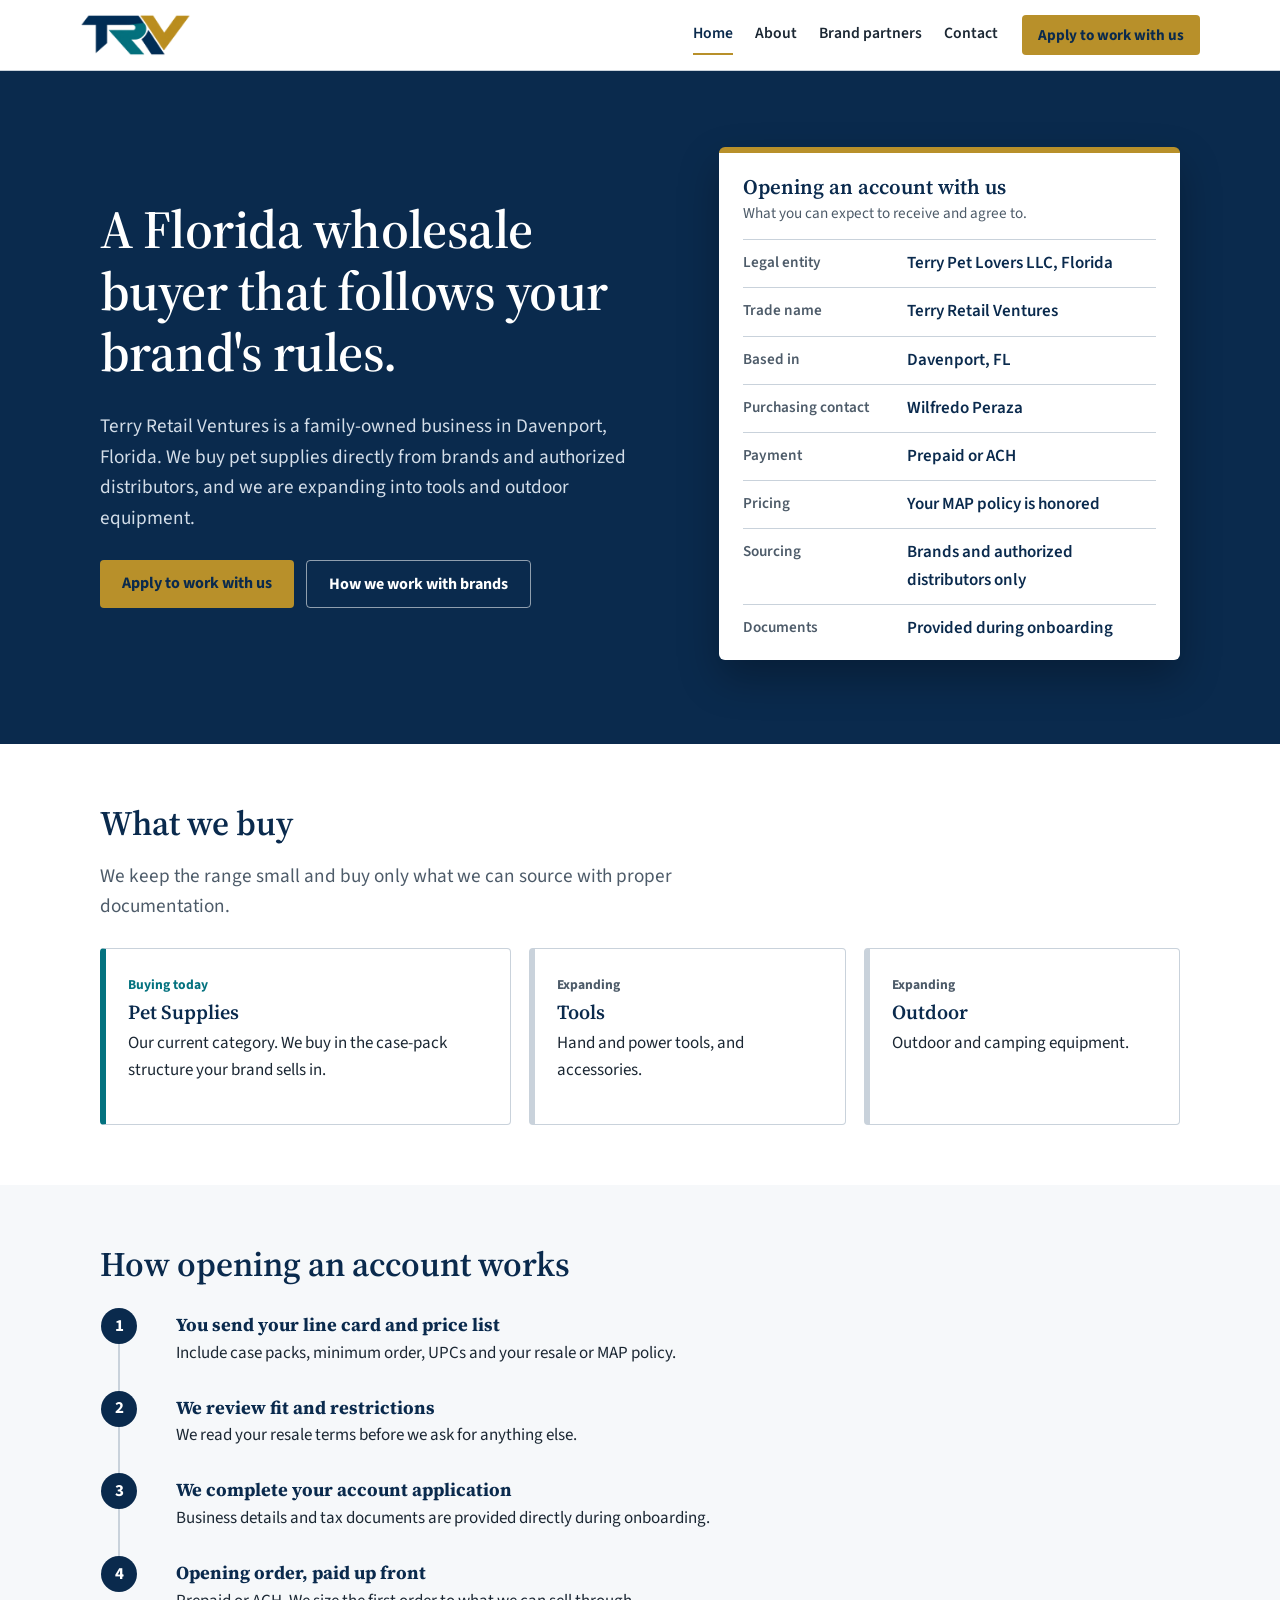
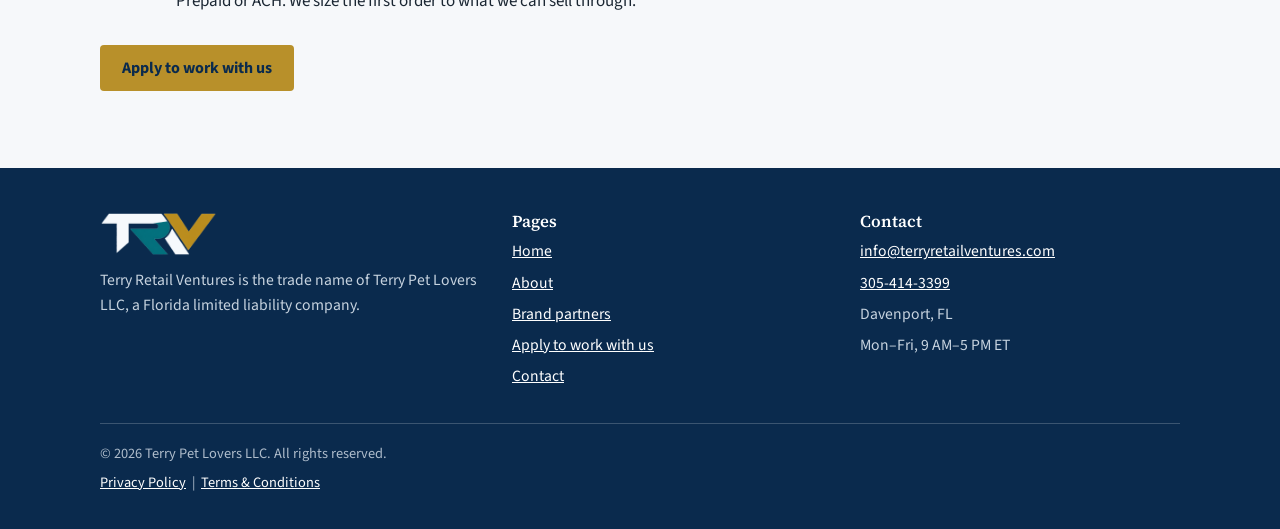
==== commit 62d682a6: "Redesign site: new pages, working form, brand partners and apply pages" ====
--- a/terry-retail-ventures-website_1/index.html
+++ b/terry-retail-ventures-website_1/index.html
@@ -1,260 +1,87 @@
-<!DOCTYPE html>
+<!doctype html>
 <html lang="en">
 <head>
-<meta charset="UTF-8">
+<meta charset="utf-8">
 <meta name="viewport" content="width=device-width, initial-scale=1">
-<title>Terry Retail Ventures | Multichannel Retail &amp; Wholesale Purchasing</title>
-<meta name="description" content="Terry Retail Ventures, operated by Terry Pet Lovers LLC, buys consumer products from manufacturers, distributors and wholesale suppliers in Florida.">
-<link rel="canonical" href="https://www.terryretailventures.com/">
-<meta name="theme-color" content="#00264a">
-
+<title>Terry Retail Ventures | Authorized wholesale buyer in Florida</title>
+<meta name="description" content="Terry Retail Ventures (Terry Pet Lovers LLC) is a family-owned wholesale buyer in Davenport, Florida. We buy pet supplies from brands and authorized distributors.">
+<meta name="theme-color" content="#0A2A4D">
+<meta property="og:title" content="Terry Retail Ventures | Authorized wholesale buyer in Florida">
+<meta property="og:description" content="Terry Retail Ventures (Terry Pet Lovers LLC) is a family-owned wholesale buyer in Davenport, Florida. We buy pet supplies from brands and authorized distributors.">
+<meta property="og:image" content="https://terryretailventures.com/assets/images/og-2026.jpg">
+<meta property="og:type" content="website">
 <link rel="icon" href="assets/images/favicon.ico" sizes="any">
 <link rel="icon" type="image/png" sizes="32x32" href="assets/images/favicon-32.png">
-<link rel="icon" type="image/png" sizes="192x192" href="assets/images/favicon-192.png">
 <link rel="apple-touch-icon" href="assets/images/favicon-180.png">
-
-<meta property="og:type" content="website">
-<meta property="og:site_name" content="Terry Retail Ventures">
-<meta property="og:locale" content="en_US">
-<meta property="og:title" content="Terry Retail Ventures | Multichannel Retail &amp; Wholesale Purchasing">
-<meta property="og:description" content="Terry Retail Ventures, operated by Terry Pet Lovers LLC, buys consumer products from manufacturers, distributors and wholesale suppliers in Florida.">
-<meta property="og:url" content="https://www.terryretailventures.com/">
-<meta property="og:image" content="https://www.terryretailventures.com/assets/images/og-image.jpg">
-<meta property="og:image:width" content="1200">
-<meta property="og:image:height" content="630">
-<meta property="og:image:alt" content="Terry Retail Ventures - multichannel retail and wholesale purchasing">
-<meta name="twitter:card" content="summary_large_image">
-<meta name="twitter:title" content="Terry Retail Ventures | Multichannel Retail &amp; Wholesale Purchasing">
-<meta name="twitter:description" content="Terry Retail Ventures, operated by Terry Pet Lovers LLC, buys consumer products from manufacturers, distributors and wholesale suppliers in Florida.">
-<meta name="twitter:image" content="https://www.terryretailventures.com/assets/images/og-image.jpg">
-
 <link rel="preconnect" href="https://fonts.googleapis.com">
 <link rel="preconnect" href="https://fonts.gstatic.com" crossorigin>
-<link rel="preload" as="image" href="assets/images/logo-trv-reversed.png">
-<link href="https://fonts.googleapis.com/css2?family=Archivo:wght@600;700&family=Inter:wght@400;500;600&display=swap" rel="stylesheet">
-<link rel="stylesheet" href="assets/css/style.css">
+<link href="https://fonts.googleapis.com/css2?family=Source+Sans+3:wght@400;600;700&family=Source+Serif+4:wght@600&display=swap" rel="stylesheet">
+<link rel="stylesheet" href="assets/css/trv-2026.css">
 </head>
 <body>
-<a class="skip-link" href="#main">Skip to main content</a>
-
-<header class="site-header">
-  <div class="container nav-bar">
-    <a class="brand" href="index.html" aria-label="Terry Retail Ventures - home">
-      <img src="assets/images/logo-trv-reversed.png" width="700" height="254"
-           alt="Terry Retail Ventures" fetchpriority="high">
-    </a>
-    <button class="nav-toggle" type="button" aria-label="Open navigation menu"
-            aria-expanded="false" aria-controls="primary-nav"><span></span></button>
-    <nav aria-label="Primary">
-      <ul class="nav" id="primary-nav">
-        <li><a href="index.html">Home</a></li>
-        <li><a href="about.html">About</a></li>
-        <li><a href="categories.html">Product Categories</a></li>
-        <li><a href="vendor-partnerships.html">Vendor Partnerships</a></li>
-        <li><a href="contact.html">Contact</a></li>
-        <li><a class="nav-cta" href="contact.html">Contact Purchasing</a></li>
-      </ul>
-    </nav>
-  </div>
-</header>
-
+<a class="skip" href="#main">Skip to content</a>
+<header class="site-head"><div class="wrap head-row">
+<a class="brand" href="index.html" aria-label="Terry Retail Ventures, home"><img src="assets/images/trv-logo-2026.png" alt="Terry Retail Ventures" width="116" height="42"></a>
+<nav class="nav" aria-label="Main"><a href="index.html" aria-current="page">Home</a><a href="about.html">About</a><a href="brand-partners.html">Brand partners</a><a href="contact.html">Contact</a></nav>
+<a class="btn small" href="apply.html">Apply to work with us</a>
+</div></header>
 <main id="main">
 
-  <section class="hero">
-    <div class="container">
-      <span class="eyebrow">Florida, United States</span>
-      <h1>A purchasing partner built for consistency.</h1>
-      <p class="lead">Terry Retail Ventures buys consumer products from manufacturers,
-         distributors and wholesale suppliers, and sells them through the online
-         retail channels we operate. We are straightforward to deal with, we pay
-         on agreed terms, and we represent every product accurately.</p>
-      <div class="btn-row">
-        <a class="btn btn--primary" href="contact.html">Contact Purchasing <svg xmlns="http://www.w3.org/2000/svg" viewBox="0 0 24 24" fill="none" stroke="currentColor" stroke-width="1.5" stroke-linecap="round" stroke-linejoin="round" aria-hidden="true" focusable="false"><path d="M4.5 12h14"/><path d="m13 6.5 5.5 5.5-5.5 5.5"/></svg></a>
-        <a class="btn btn--ghost" href="vendor-partnerships.html">Explore Vendor Partnerships</a>
-      </div>
-      <ul class="hero-facts">
-        <li><svg xmlns="http://www.w3.org/2000/svg" viewBox="0 0 24 24" fill="none" stroke="currentColor" stroke-width="1.5" stroke-linecap="round" stroke-linejoin="round" aria-hidden="true" focusable="false"><path d="M20 6 9 17l-5-5"/></svg> Operated by Terry Pet Lovers LLC</li>
-        <li><svg xmlns="http://www.w3.org/2000/svg" viewBox="0 0 24 24" fill="none" stroke="currentColor" stroke-width="1.5" stroke-linecap="round" stroke-linejoin="round" aria-hidden="true" focusable="false"><path d="M20 6 9 17l-5-5"/></svg> Florida-based</li>
-        <li><svg xmlns="http://www.w3.org/2000/svg" viewBox="0 0 24 24" fill="none" stroke="currentColor" stroke-width="1.5" stroke-linecap="round" stroke-linejoin="round" aria-hidden="true" focusable="false"><path d="M20 6 9 17l-5-5"/></svg> Multichannel online retail</li>
-        <li><svg xmlns="http://www.w3.org/2000/svg" viewBox="0 0 24 24" fill="none" stroke="currentColor" stroke-width="1.5" stroke-linecap="round" stroke-linejoin="round" aria-hidden="true" focusable="false"><path d="M20 6 9 17l-5-5"/></svg> Business documentation on request</li>
-      </ul>
-    </div>
-  </section>
+<div class="hero"><div class="wrap hero-grid">
+<div>
+<h1>A Florida wholesale buyer that follows your brand's rules.</h1>
+<p class="lead" style="color:#D3DDE8">Terry Retail Ventures is a family-owned business in Davenport, Florida. We buy pet supplies directly from brands and authorized distributors, and we are expanding into tools and outdoor equipment.</p>
+<div class="hero-actions"><a class="btn" href="apply.html">Apply to work with us</a><a class="btn ghost" href="brand-partners.html">How we work with brands</a></div>
+</div>
+<div class="file" role="group" aria-labelledby="file-h">
+<h2 id="file-h">Opening an account with us</h2>
+<p class="sub">What you can expect to receive and agree to.</p>
+<dl>
+<div class="row"><dt>Legal entity</dt><dd>Terry Pet Lovers LLC, Florida</dd></div>
+<div class="row"><dt>Trade name</dt><dd>Terry Retail Ventures</dd></div>
+<div class="row"><dt>Based in</dt><dd>Davenport, FL</dd></div>
+<div class="row"><dt>Purchasing contact</dt><dd>Wilfredo Peraza</dd></div>
+<div class="row"><dt>Payment</dt><dd>Prepaid or ACH</dd></div>
+<div class="row"><dt>Pricing</dt><dd>Your MAP policy is honored</dd></div>
+<div class="row"><dt>Sourcing</dt><dd>Brands and authorized distributors only</dd></div>
+<div class="row"><dt>Documents</dt><dd>Provided during onboarding</dd></div>
+</dl>
+</div>
+</div></div>
 
-  <section class="section">
-    <div class="container">
-      <div class="section-head section-head--center reveal">
-        <span class="eyebrow">What we do</span>
-        <h2>Sourcing, listing and fulfilment handled with care</h2>
-        <p class="lead">We keep the buying side of our business deliberately simple, so
-           suppliers always know what to expect from us.</p>
-      </div>
-      <div class="grid grid-4 reveal">
-        <article class="card card--hover">
-          <span class="icon-badge"><svg xmlns="http://www.w3.org/2000/svg" viewBox="0 0 24 24" fill="none" stroke="currentColor" stroke-width="1.5" stroke-linecap="round" stroke-linejoin="round" aria-hidden="true" focusable="false"><circle cx="11" cy="11" r="6.5"/><path d="m16 16 4.5 4.5"/></svg></span>
-          <h3>Considered sourcing</h3>
-          <p>We buy from manufacturers, distributors and wholesale suppliers who can document where their stock comes from.</p>
-        </article>
-        <article class="card card--hover">
-          <span class="icon-badge"><svg xmlns="http://www.w3.org/2000/svg" viewBox="0 0 24 24" fill="none" stroke="currentColor" stroke-width="1.5" stroke-linecap="round" stroke-linejoin="round" aria-hidden="true" focusable="false"><path d="M9 4H7.5A1.5 1.5 0 0 0 6 5.5v14A1.5 1.5 0 0 0 7.5 21h9a1.5 1.5 0 0 0 1.5-1.5v-14A1.5 1.5 0 0 0 16.5 4H15"/><rect x="9" y="2.5" width="6" height="3.2" rx="1"/><path d="m9.5 13.5 1.8 1.8 3.4-3.8"/></svg></span>
-          <h3>Accurate listings</h3>
-          <p>Every product is described honestly, with correct identifiers, condition and packaging details.</p>
-        </article>
-        <article class="card card--hover">
-          <span class="icon-badge"><svg xmlns="http://www.w3.org/2000/svg" viewBox="0 0 24 24" fill="none" stroke="currentColor" stroke-width="1.5" stroke-linecap="round" stroke-linejoin="round" aria-hidden="true" focusable="false"><path d="M20.5 7.6v8.8a1.4 1.4 0 0 1-.75 1.24l-7 3.6a1.6 1.6 0 0 1-1.5 0l-7-3.6A1.4 1.4 0 0 1 3.5 16.4V7.6"/><path d="m3.7 7 7.55-3.85a1.6 1.6 0 0 1 1.5 0L20.3 7 12 11.3Z"/><path d="M12 11.3V21"/></svg></span>
-          <h3>Responsible inventory</h3>
-          <p>Purchase quantities are evaluated against demand, product requirements, and responsible inventory planning.</p>
-        </article>
-        <article class="card card--hover">
-          <span class="icon-badge"><svg xmlns="http://www.w3.org/2000/svg" viewBox="0 0 24 24" fill="none" stroke="currentColor" stroke-width="1.5" stroke-linecap="round" stroke-linejoin="round" aria-hidden="true" focusable="false"><path d="M8.5 12.5 11 15a1.6 1.6 0 0 0 2.3 0l4.2-4.2"/><path d="m3 9.5 3-3 3.5 1.5L12 6l2.5 2L18 6.5l3 3"/><path d="M3 9.5V15l3.5 3.5"/><path d="M21 9.5V15l-3.5 3.5"/></svg></span>
-          <h3>Relationships that repeat</h3>
-          <p>We would rather reorder steadily from a supplier who fits than chase one-off deals.</p>
-        </article>
-      </div>
-    </div>
-  </section>
+<section><div class="wrap">
+<h2>What we buy</h2>
+<p class="lead">We keep the range small and buy only what we can source with proper documentation.</p>
+<div class="cats">
+<div class="cat now"><span class="tag">Buying today</span><h3>Pet Supplies</h3><p>Our current category. We buy in the case-pack structure your brand sells in.</p></div>
+<div class="cat soon"><span class="tag soon">Expanding</span><h3>Tools</h3><p>Hand and power tools, and accessories.</p></div>
+<div class="cat soon"><span class="tag soon">Expanding</span><h3>Outdoor</h3><p>Outdoor and camping equipment.</p></div>
+</div></div></section>
 
-  <section class="section section--alt">
-    <div class="container">
-      <div class="split">
-        <div class="reveal">
-          <span class="eyebrow">Why suppliers work with us</span>
-          <h2>A straightforward account to open, and to keep</h2>
-          <p>Clear communication, orders confirmed as agreed, invoices settled on time,
-             and product information handled with care across every channel we sell on.
-             Everything below is simply how the business operates.</p>
-          <div class="btn-row">
-            <a class="btn btn--primary" href="vendor-partnerships.html">See how we buy</a>
-          </div>
-        </div>
-        <div class="card split-media reveal">
-        <ul class="list-check">
-          <li><svg xmlns="http://www.w3.org/2000/svg" viewBox="0 0 24 24" fill="none" stroke="currentColor" stroke-width="1.5" stroke-linecap="round" stroke-linejoin="round" aria-hidden="true" focusable="false"><circle cx="12" cy="12" r="9"/><path d="m8.5 12 2.5 2.5 4.5-5"/></svg><span>A Florida business, operated by <strong>Terry Pet Lovers LLC</strong></span></li>
-          <li><svg xmlns="http://www.w3.org/2000/svg" viewBox="0 0 24 24" fill="none" stroke="currentColor" stroke-width="1.5" stroke-linecap="round" stroke-linejoin="round" aria-hidden="true" focusable="false"><circle cx="12" cy="12" r="9"/><path d="m8.5 12 2.5 2.5 4.5-5"/></svg><span>A defined purchasing process, from first contact to reorder</span></li>
-          <li><svg xmlns="http://www.w3.org/2000/svg" viewBox="0 0 24 24" fill="none" stroke="currentColor" stroke-width="1.5" stroke-linecap="round" stroke-linejoin="round" aria-hidden="true" focusable="false"><circle cx="12" cy="12" r="9"/><path d="m8.5 12 2.5 2.5 4.5-5"/></svg><span>Multichannel online retail operations</span></li>
-          <li><svg xmlns="http://www.w3.org/2000/svg" viewBox="0 0 24 24" fill="none" stroke="currentColor" stroke-width="1.5" stroke-linecap="round" stroke-linejoin="round" aria-hidden="true" focusable="false"><circle cx="12" cy="12" r="9"/><path d="m8.5 12 2.5 2.5 4.5-5"/></svg><span>Products described accurately across every channel we sell on</span></li>
-          <li><svg xmlns="http://www.w3.org/2000/svg" viewBox="0 0 24 24" fill="none" stroke="currentColor" stroke-width="1.5" stroke-linecap="round" stroke-linejoin="round" aria-hidden="true" focusable="false"><circle cx="12" cy="12" r="9"/><path d="m8.5 12 2.5 2.5 4.5-5"/></svg><span>Brand, channel and pricing policies respected as agreed</span></li>
-          <li><svg xmlns="http://www.w3.org/2000/svg" viewBox="0 0 24 24" fill="none" stroke="currentColor" stroke-width="1.5" stroke-linecap="round" stroke-linejoin="round" aria-hidden="true" focusable="false"><circle cx="12" cy="12" r="9"/><path d="m8.5 12 2.5 2.5 4.5-5"/></svg><span>Business documentation provided for qualified vendor applications</span></li>
-        </ul>
-        </div>
-      </div>
-    </div>
-  </section>
-
-  <section class="section">
-    <div class="container">
-      <div class="section-head section-head--center reveal">
-        <span class="eyebrow">Product categories</span>
-        <h2>Where we focus</h2>
-        <p class="lead">Categories we actively evaluate. Availability depends on the
-           supplier relationships behind each one.</p>
-      </div>
-      <div class="grid grid-4 reveal">
-        <article class="card card--hover">
-          <span class="icon-badge"><svg xmlns="http://www.w3.org/2000/svg" viewBox="0 0 24 24" fill="none" stroke="currentColor" stroke-width="1.5" stroke-linecap="round" stroke-linejoin="round" aria-hidden="true" focusable="false"><path d="M3.5 11.5h17a8.5 8.5 0 0 1-17 0Z"/><path d="M8 11.5a4 4 0 0 1 8 0"/></svg></span>
-          <h3>Pet Supplies</h3>
-          <p>Everyday supplies and accessories for pet owners.</p>
-        </article>
-        <article class="card card--hover">
-          <span class="icon-badge"><svg xmlns="http://www.w3.org/2000/svg" viewBox="0 0 24 24" fill="none" stroke="currentColor" stroke-width="1.5" stroke-linecap="round" stroke-linejoin="round" aria-hidden="true" focusable="false"><path d="m3.5 10.5 8.5-6.8 8.5 6.8"/><path d="M5.8 12.3v8.2h12.4v-8.2"/><path d="M10 20.5v-5h4v5"/></svg></span>
-          <h3>Home &amp; Household</h3>
-          <p>Practical goods for cleaning, storage and daily household use.</p>
-        </article>
-        <article class="card card--hover">
-          <span class="icon-badge"><svg xmlns="http://www.w3.org/2000/svg" viewBox="0 0 24 24" fill="none" stroke="currentColor" stroke-width="1.5" stroke-linecap="round" stroke-linejoin="round" aria-hidden="true" focusable="false"><path d="M12 3.5c3.2 3.5 5.5 6.2 5.5 9a5.5 5.5 0 0 1-11 0c0-2.8 2.3-5.5 5.5-9Z"/></svg></span>
-          <h3>Personal Care</h3>
-          <p>Everyday personal care and grooming essentials.</p>
-        </article>
-        <article class="card card--hover">
-          <span class="icon-badge"><svg xmlns="http://www.w3.org/2000/svg" viewBox="0 0 24 24" fill="none" stroke="currentColor" stroke-width="1.5" stroke-linecap="round" stroke-linejoin="round" aria-hidden="true" focusable="false"><path d="M12 3.5 13.7 9l5.5 1.7-5.5 1.7L12 18l-1.7-5.6L4.8 10.7 10.3 9Z"/><path d="M18.5 16.5 19.2 19l2.3.8-2.3.8-.7 2.4"/></svg></span>
-          <h3>Beauty</h3>
-          <p>Beauty products sourced through suppliers with traceable stock.</p>
-        </article>
-      </div>
-      <div class="btn-row reveal" style="justify-content:center">
-        <a class="btn btn--ghost" href="categories.html">View all categories</a>
-      </div>
-    </div>
-  </section>
-
-  <section class="section section--tight section--flush">
-    <div class="container">
-      <div class="cta-band reveal">
-        <div>
-          <h2>Send us your line card</h2>
-          <p>If you manufacture, import or distribute in our categories, we would like to
-             see your catalog, wholesale price list and minimum order requirements.</p>
-        </div>
-        <div class="btn-row">
-          <a class="btn btn--primary" href="contact.html">Contact Purchasing <svg xmlns="http://www.w3.org/2000/svg" viewBox="0 0 24 24" fill="none" stroke="currentColor" stroke-width="1.5" stroke-linecap="round" stroke-linejoin="round" aria-hidden="true" focusable="false"><path d="M4.5 12h14"/><path d="m13 6.5 5.5 5.5-5.5 5.5"/></svg></a>
-          <a class="btn btn--ghost" href="vendor-partnerships.html">Vendor requirements</a>
-        </div>
-      </div>
-    </div>
-  </section>
-
+<section class="tint"><div class="wrap">
+<h2>How opening an account works</h2>
+<ol class="steps">
+<li><strong>You send your line card and price list</strong>Include case packs, minimum order, UPCs and your resale or MAP policy.</li>
+<li><strong>We review fit and restrictions</strong>We read your resale terms before we ask for anything else.</li>
+<li><strong>We complete your account application</strong>Business details and tax documents are provided directly during onboarding.</li>
+<li><strong>Opening order, paid up front</strong>Prepaid or ACH. We size the first order to what we can sell through.</li>
+</ol>
+<p style="margin-top:30px"><a class="btn" href="apply.html">Apply to work with us</a></p>
+</div></section>
 </main>
-
-<footer class="site-footer">
-  <div class="container">
-    <div class="footer-grid">
-      <div class="footer-brand">
-        <img src="assets/images/logo-trv-reversed.png" width="700" height="254"
-             alt="Terry Retail Ventures" loading="lazy">
-        <p>Multichannel retail and wholesale purchasing, operated from Florida
-           by Terry Pet Lovers LLC.</p>
-      </div>
-      <div class="footer-col">
-        <h4>Company</h4>
-        <ul>
-          <li><a href="about.html">About</a></li>
-          <li><a href="categories.html">Product Categories</a></li>
-          <li><a href="vendor-partnerships.html">Vendor Partnerships</a></li>
-          <li><a href="contact.html">Contact</a></li>
-        </ul>
-      </div>
-      <div class="footer-col">
-        <h4>Vendors</h4>
-        <ul>
-          <li><a href="vendor-partnerships.html#what-we-need">Catalogs &amp; price lists</a></li>
-          <li><a href="vendor-partnerships.html#terms">Orders &amp; terms</a></li>
-          <li><a href="vendor-partnerships.html#restrictions">Product restrictions</a></li>
-          <li><a href="contact.html#vendor-form">Vendor inquiry form</a></li>
-        </ul>
-      </div>
-      <div class="footer-col">
-        <h4>Contact</h4>
-        <ul class="footer-contact">
-          <li><span class="footer-label">Purchasing &amp; vendors</span><a href="mailto:purchasing@terryretailventures.com">purchasing@terryretailventures.com</a></li>
-          <li><span class="footer-label">General</span><a href="mailto:info@terryretailventures.com">info@terryretailventures.com</a></li>
-          <li><span class="footer-label">Location</span><span>Central Florida, United States</span></li>
-        </ul>
-      </div>
-    </div>
-    <div class="footer-legal">
-      <!-- ===================================================================
-     [LEGAL-ENTITY-LINE]  Current wording (pre-DBA):
-       "Terry Retail Ventures is a business identity operated by Terry Pet Lovers LLC, a Florida limited liability company."
-     After the Florida fictitious-name (DBA) registration is APPROVED, replace
-     the sentence below with:
-       "Terry Retail Ventures is a registered fictitious name of Terry Pet Lovers LLC, a Florida limited liability company."
-     The same line appears in: the footer of every page, about.html (intro and
-     Legal Notice), privacy-policy.html section 1, terms-and-conditions.html
-     section 1. See README.md -> "Legal wording to update after the DBA".
-     =================================================================== -->
-      <p>Terry Retail Ventures is a business identity operated by Terry Pet Lovers LLC, a Florida limited liability company. All purchasing activity and vendor agreements conducted
-         under the Terry Retail Ventures name are undertaken by Terry Pet Lovers LLC.
-         Vendor relationships and product authorizations are established directly
-         through written agreements where applicable.</p>
-      <div class="footer-bottom">
-        <span>&copy; <span data-current-year>2026</span> Terry Pet Lovers LLC. All rights reserved.</span>
-        <span><a href="privacy-policy.html">Privacy Policy</a> &nbsp;&middot;&nbsp;
-              <a href="terms-and-conditions.html">Terms &amp; Conditions</a></span>
-      </div>
-    </div>
-  </div>
-</footer>
-
-<script src="assets/js/main.js" defer></script>
-</body>
-</html>
+<footer class="site-foot"><div class="wrap">
+<div class="foot-grid">
+<div><img src="assets/images/trv-logo-reversed-2026.png" alt="Terry Retail Ventures" width="116" height="44">
+<p>Terry Retail Ventures is the trade name of Terry Pet Lovers LLC, a Florida limited liability company.</p></div>
+<div><h3>Pages</h3><ul>
+<li><a href="index.html">Home</a></li><li><a href="about.html">About</a></li><li><a href="brand-partners.html">Brand partners</a></li><li><a href="apply.html">Apply to work with us</a></li><li><a href="contact.html">Contact</a></li></ul></div>
+<div><h3>Contact</h3><ul>
+<li><a href="mailto:info@terryretailventures.com">info@terryretailventures.com</a></li>
+<li><a href="tel:+13054143399">305-414-3399</a></li>
+<li>Davenport, FL</li>
+<li>Mon–Fri, 9 AM–5 PM ET</li></ul></div>
+</div>
+<div class="legal"><p>&copy; 2026 Terry Pet Lovers LLC. All rights reserved.</p>
+<p><a href="privacy-policy.html">Privacy Policy</a> &nbsp;|&nbsp; <a href="terms-and-conditions.html">Terms &amp; Conditions</a></p></div>
+</div></footer>
+</body></html>
--- a/terry-retail-ventures-website_1/assets/css/trv-2026.css
+++ b/terry-retail-ventures-website_1/assets/css/trv-2026.css
@@ -0,0 +1,122 @@
+
+:root{
+  --navy:#0A2A4D; --navy-2:#123A64; --teal:#04727F; --gold:#B8902A; --gold-hi:#C9A23F;
+  --paper:#F6F8FA; --white:#FFFFFF; --ink:#1B2733; --muted:#4D5B69; --line:#C9D2DB;
+  --serif:'Source Serif 4',Georgia,'Times New Roman',serif;
+  --sans:'Source Sans 3',system-ui,-apple-system,'Segoe UI',Roboto,Arial,sans-serif;
+}
+*{box-sizing:border-box}
+html{-webkit-text-size-adjust:100%}
+body{margin:0;background:var(--white);color:var(--ink);font:400 1.0625rem/1.6 var(--sans)}
+img{max-width:100%;height:auto;display:block}
+a{color:var(--teal)}
+a:hover{color:var(--navy)}
+:focus-visible{outline:3px solid var(--gold);outline-offset:3px;border-radius:2px}
+.wrap{width:100%;max-width:1120px;margin:0 auto;padding:0 20px}
+h1,h2,h3{font-family:var(--serif);color:var(--navy);margin:0 0 .5em;line-height:1.15;font-weight:600}
+h1{font-size:clamp(2.1rem,5.4vw,3.35rem);letter-spacing:-.01em}
+h2{font-size:clamp(1.6rem,3.6vw,2.15rem)}
+h3{font-size:1.25rem}
+p{margin:0 0 1em;max-width:68ch}
+.skip{position:absolute;left:-999px;top:0;background:var(--gold);color:var(--navy);padding:10px 14px;z-index:10}
+.skip:focus{left:10px;top:10px}
+
+/* header */
+.site-head{background:var(--white);border-bottom:1px solid var(--line)}
+.head-row{display:flex;flex-wrap:wrap;align-items:center;justify-content:space-between;gap:10px 24px;padding:14px 0}
+.brand img{height:42px;width:auto}
+.nav{display:flex;flex-wrap:wrap;gap:4px 22px;order:3;width:100%}
+.nav a{color:var(--ink);text-decoration:none;font-weight:600;font-size:.98rem;padding:6px 0;border-bottom:2px solid transparent}
+.nav a:hover{border-color:var(--line)}
+.nav a[aria-current=page]{border-color:var(--gold);color:var(--navy)}
+.btn{display:inline-block;background:var(--gold);color:var(--navy);font-weight:700;text-decoration:none;padding:12px 22px;border-radius:4px;border:0;font:700 1rem var(--sans);cursor:pointer}
+.btn:hover{background:var(--gold-hi);color:var(--navy)}
+.btn.small{padding:9px 16px;font-size:.95rem}
+.btn.ghost{background:transparent;color:var(--white);border:1.5px solid rgba(255,255,255,.55)}
+.btn.ghost:hover{background:rgba(255,255,255,.1);color:var(--white)}
+@media(min-width:820px){.nav{order:0;width:auto;margin-left:auto}.head-row{flex-wrap:nowrap}}
+
+/* hero */
+.hero{background:var(--navy);color:#E8EEF4;padding:56px 0 64px}
+.hero h1{color:var(--white)}
+.hero p{color:#D3DDE8}
+.hero-grid{display:grid;gap:36px}
+.hero-actions{display:flex;flex-wrap:wrap;gap:12px;margin-top:26px}
+@media(min-width:900px){.hero-grid{grid-template-columns:1.1fr .9fr;gap:56px;align-items:center}.hero{padding:76px 0 84px}}
+
+/* the account file */
+.file{background:var(--white);color:var(--ink);border-radius:6px;border-top:6px solid var(--gold);box-shadow:0 18px 40px rgba(0,0,0,.28);padding:22px 24px 8px}
+.file h2{font-size:1.3rem;margin:0 0 2px}
+.file .sub{font-size:.95rem;color:var(--muted);margin:0 0 14px}
+.file dl{margin:0}
+.file .row{display:grid;grid-template-columns:9.5rem 1fr;gap:12px;padding:10px 0;border-top:1px solid var(--line)}
+.file dt{font-weight:600;color:var(--muted);font-size:.95rem}
+.file dd{margin:0;font-weight:600;color:var(--navy)}
+@media(max-width:420px){.file .row{grid-template-columns:1fr;gap:2px}}
+
+/* sections */
+section{padding:60px 0}
+section.tint{background:var(--paper)}
+.lead{font-size:1.2rem;color:var(--muted)}
+.two{display:grid;gap:34px}
+@media(min-width:820px){.two{grid-template-columns:1fr 1fr;gap:56px}}
+.cats{display:grid;gap:18px;margin-top:26px}
+@media(min-width:760px){.cats{grid-template-columns:1.3fr 1fr 1fr}}
+.cat{border:1px solid var(--line);background:var(--white);padding:22px;border-radius:4px}
+.cat.now{border-left:6px solid var(--teal)}
+.cat.soon{border-left:6px solid var(--line)}
+.cat h3{margin-bottom:.3em}
+.tag{display:inline-block;font-size:.85rem;font-weight:700;color:var(--teal);margin-bottom:.4em}
+.tag.soon{color:var(--muted)}
+.steps{list-style:none;counter-reset:s;margin:26px 0 0;padding:0;display:grid;gap:0;max-width:760px}
+.steps li{counter-increment:s;position:relative;padding:0 0 26px 56px;border-left:2px solid var(--line);margin-left:18px}
+.steps li:last-child{border-left-color:transparent;padding-bottom:0}
+.steps li::before{content:counter(s);position:absolute;left:-19px;top:-2px;width:36px;height:36px;border-radius:50%;background:var(--navy);color:#fff;display:grid;place-items:center;font-weight:700}
+.steps strong{display:block;color:var(--navy);font-family:var(--serif);font-size:1.15rem}
+.rules{list-style:none;margin:20px 0 0;padding:0;display:grid;gap:14px}
+.rules li{padding:16px 18px 16px 18px;border:1px solid var(--line);border-left:6px solid var(--teal);background:var(--white);border-radius:4px}
+.rules strong{display:block;color:var(--navy);font-family:var(--serif);font-size:1.12rem;margin-bottom:2px}
+.checks{margin:0 0 1em;padding-left:1.2em}
+.checks li{margin-bottom:.35em}
+.note{background:var(--paper);border-left:6px solid var(--gold);padding:16px 20px;border-radius:0 4px 4px 0}
+.note p:last-child{margin:0}
+
+/* about portrait: the black polo fades into the navy panel */
+.portrait{background:var(--navy);border-radius:6px;overflow:hidden;position:relative;max-width:420px}
+.portrait img{width:100%}
+.portrait figcaption{position:absolute;left:0;right:0;bottom:0;padding:28px 18px 14px;background:linear-gradient(to top,rgba(10,42,77,.92),rgba(10,42,77,0));color:#fff;font-weight:600;font-size:1rem}
+.portrait figcaption span{display:block;font-weight:400;color:#C7D3DF;font-size:.92rem}
+
+/* forms */
+form{display:grid;gap:16px;max-width:640px}
+label{font-weight:600;color:var(--navy);display:block;margin-bottom:4px}
+.hint{font-weight:400;color:var(--muted);font-size:.92rem}
+input,select,textarea{width:100%;font:400 1rem var(--sans);padding:11px 12px;border:1.5px solid #8FA0B0;border-radius:4px;background:#fff;color:var(--ink)}
+textarea{min-height:130px;resize:vertical}
+fieldset{border:1.5px solid var(--line);border-radius:4px;padding:12px 14px;margin:0}
+legend{font-weight:600;color:var(--navy);padding:0 6px}
+fieldset label{font-weight:400;color:var(--ink);display:flex;gap:10px;align-items:center;margin:6px 0}
+fieldset input{width:auto}
+.hp{position:absolute;left:-9999px;height:0;overflow:hidden}
+.form-msg{padding:12px 14px;border-radius:4px;display:none}
+.form-msg.ok{display:block;background:#E6F4EA;border:1px solid #8CC79B;color:#14532D}
+.form-msg.err{display:block;background:#FDECEA;border:1px solid #E3A09A;color:#7A1C14}
+.contact-list{list-style:none;padding:0;margin:0 0 1em}
+.contact-list li{padding:12px 0;border-top:1px solid var(--line)}
+.contact-list li:last-child{border-bottom:1px solid var(--line)}
+.contact-list b{display:block;color:var(--muted);font-weight:600;font-size:.95rem}
+.contact-list a,.contact-list span{font-size:1.15rem;font-weight:600}
+
+.legal-page p,.legal-page h2{max-width:70ch}.legal-page h2{font-size:1.25rem;margin-top:1.6em}
+/* footer */
+.site-foot{background:var(--navy);color:#C7D3DF;padding:44px 0 30px;font-size:.98rem}
+.site-foot a{color:#fff}
+.foot-grid{display:grid;gap:28px}
+@media(min-width:760px){.foot-grid{grid-template-columns:1.2fr 1fr 1fr}}
+.site-foot img{height:44px;width:auto;margin-bottom:12px}
+.site-foot h3{color:#fff;font-size:1.05rem}
+.site-foot ul{list-style:none;margin:0;padding:0}
+.site-foot li{margin-bottom:6px}
+.legal{border-top:1px solid rgba(255,255,255,.2);margin-top:28px;padding-top:18px;font-size:.9rem;color:#AEBCCB}
+.legal p{max-width:none;margin:0 0 .4em}
+@media (prefers-reduced-motion:no-preference){.btn{transition:background .15s}}
